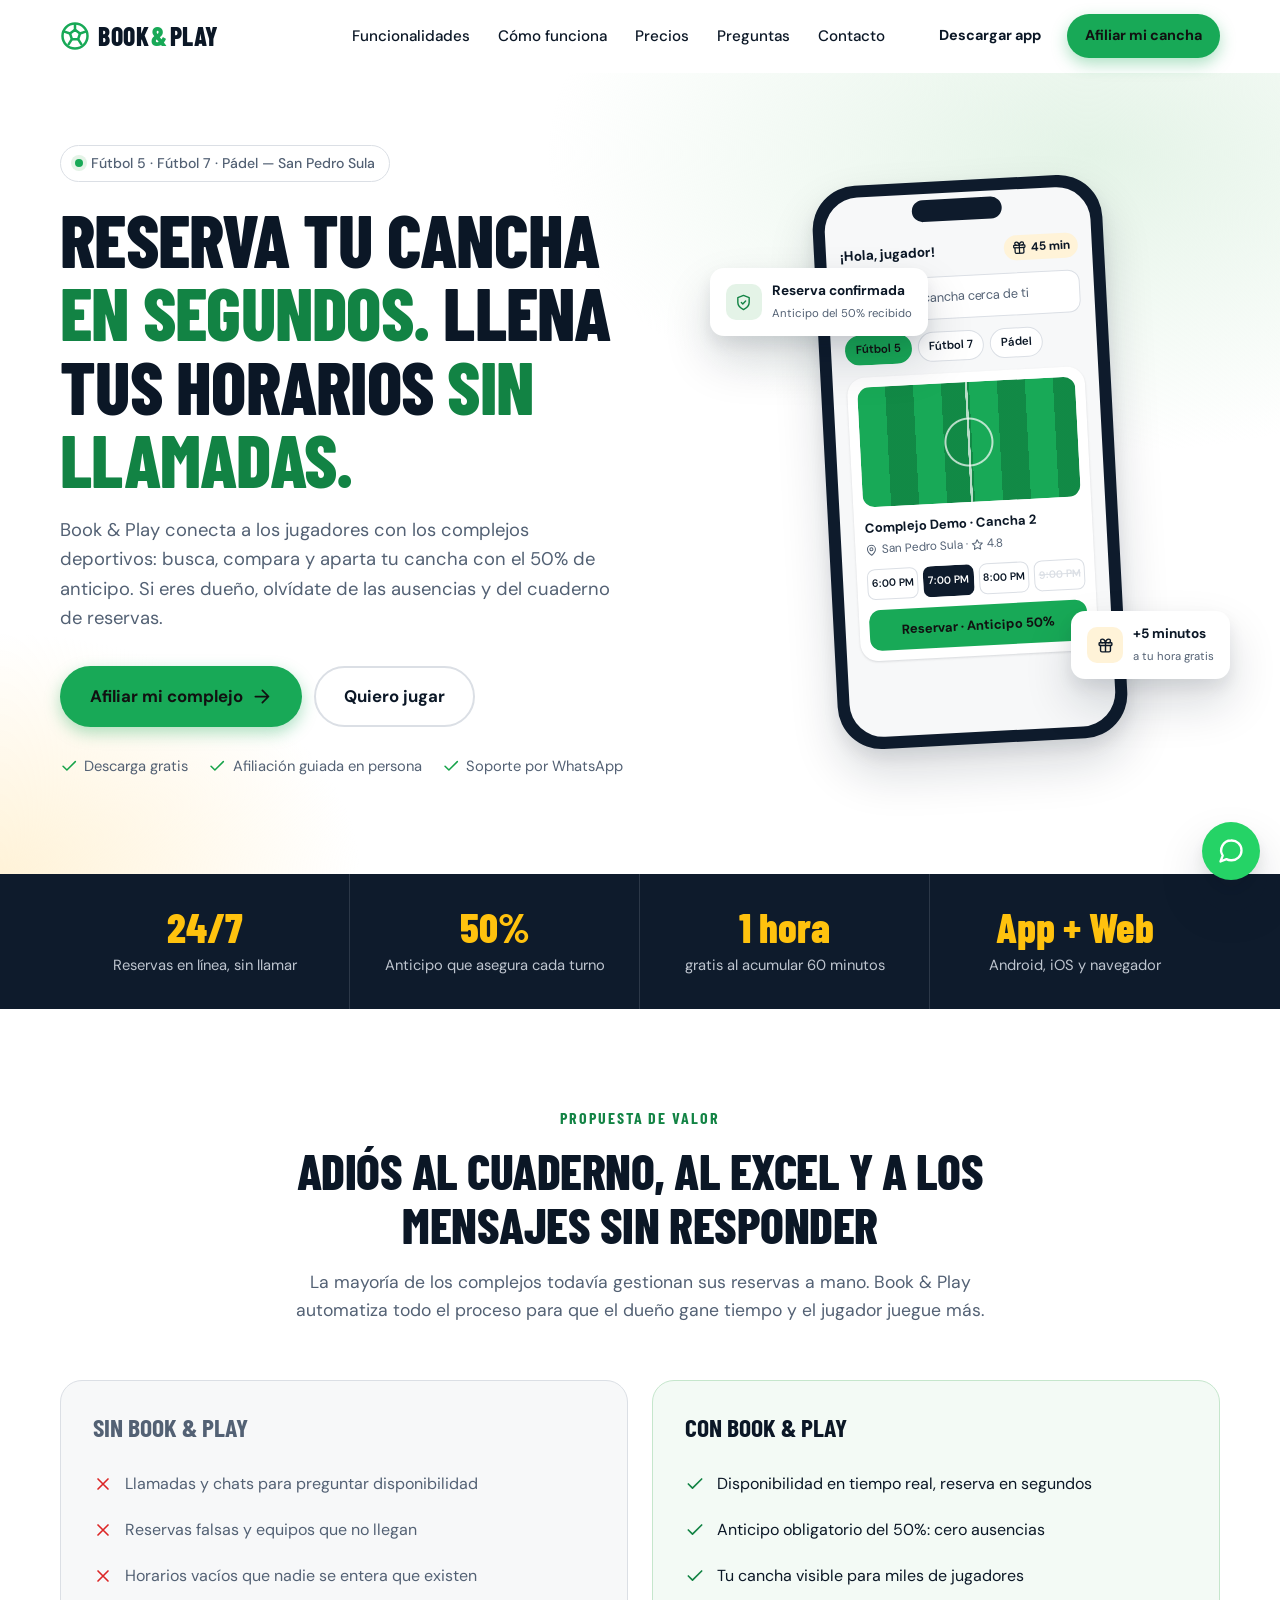
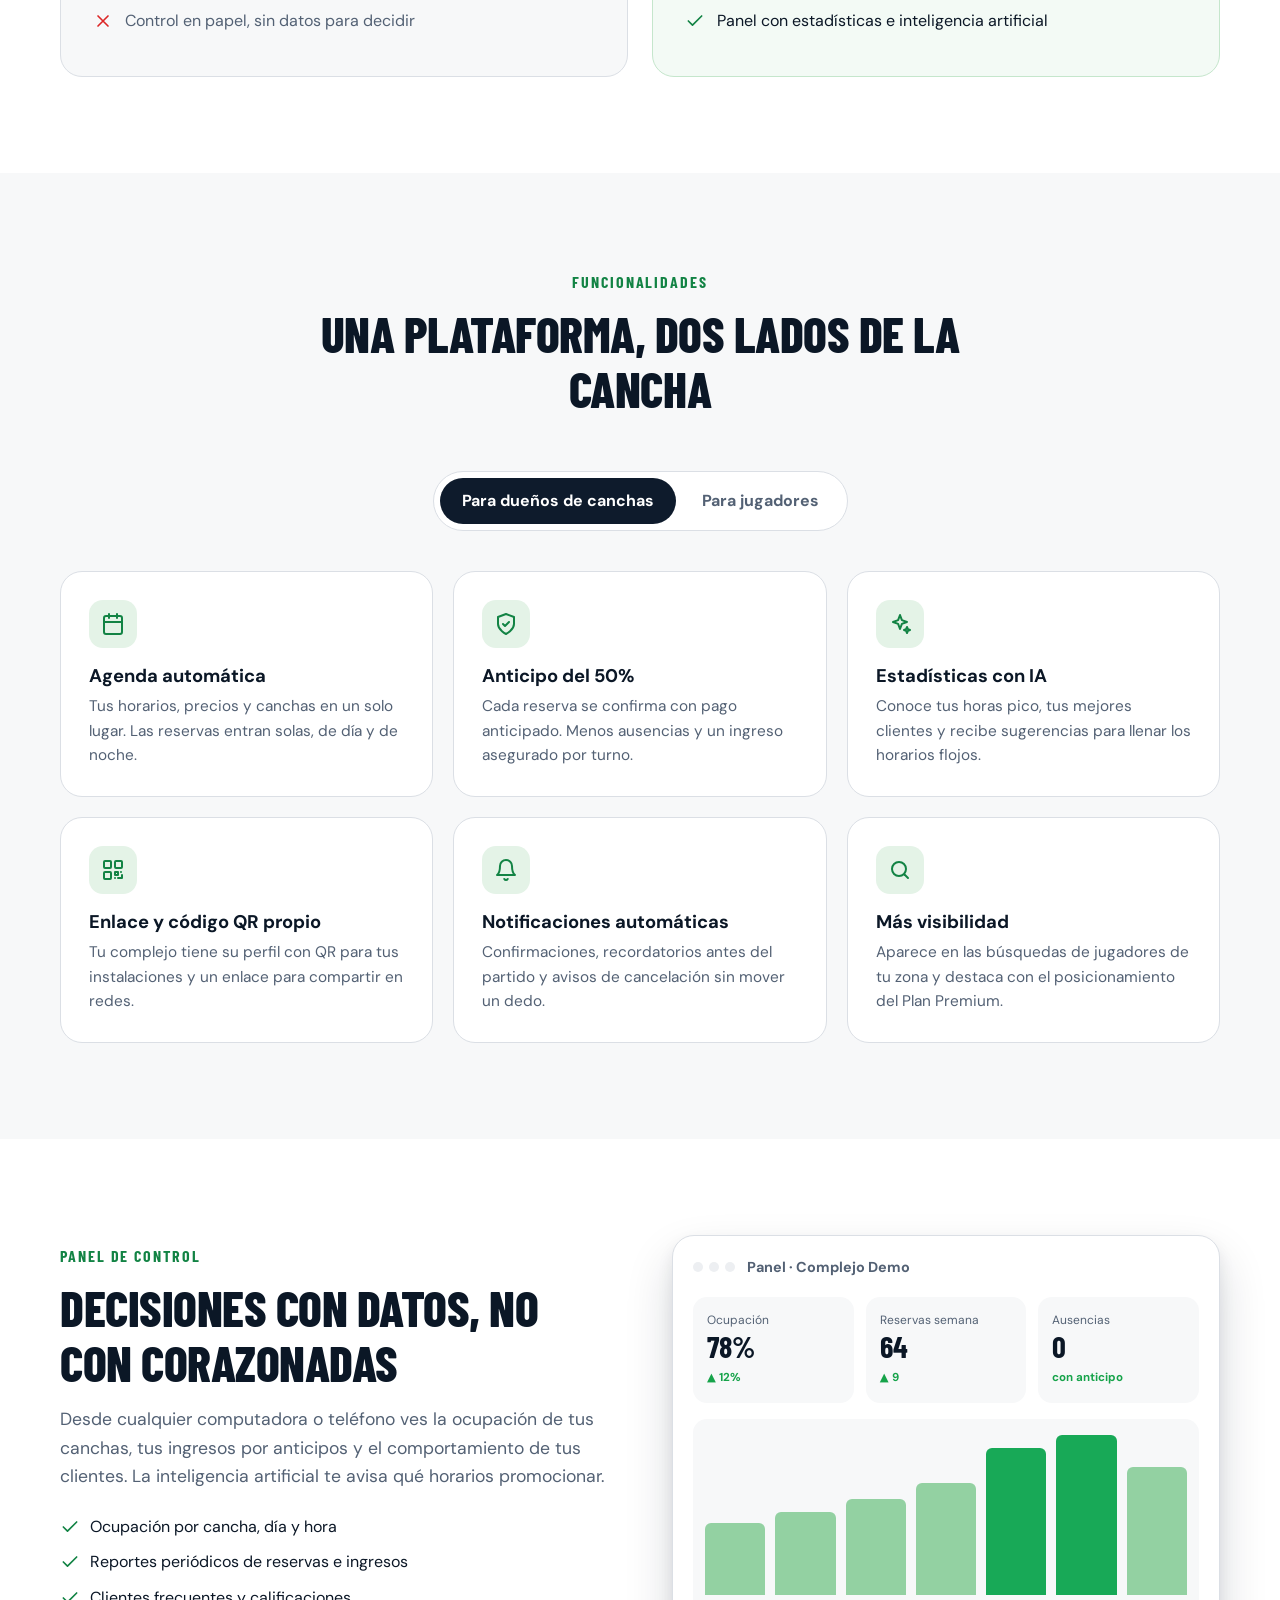
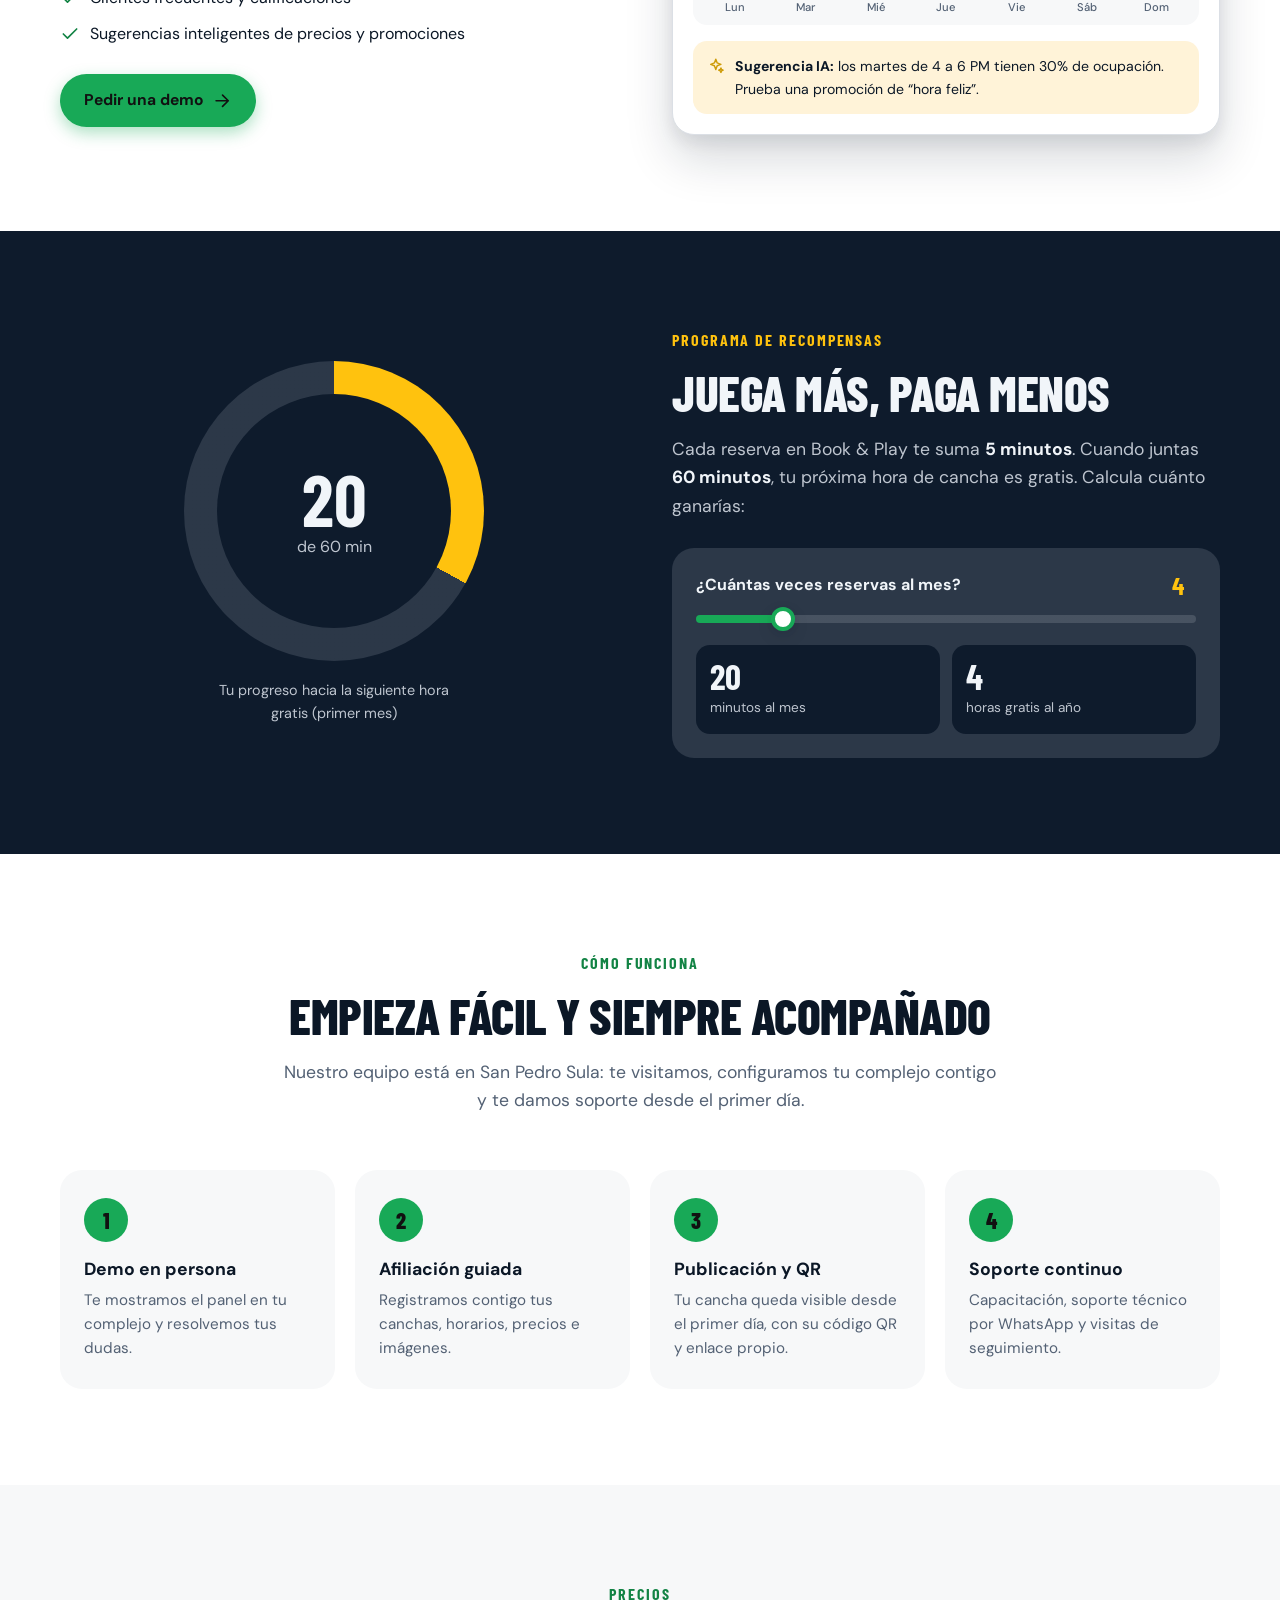
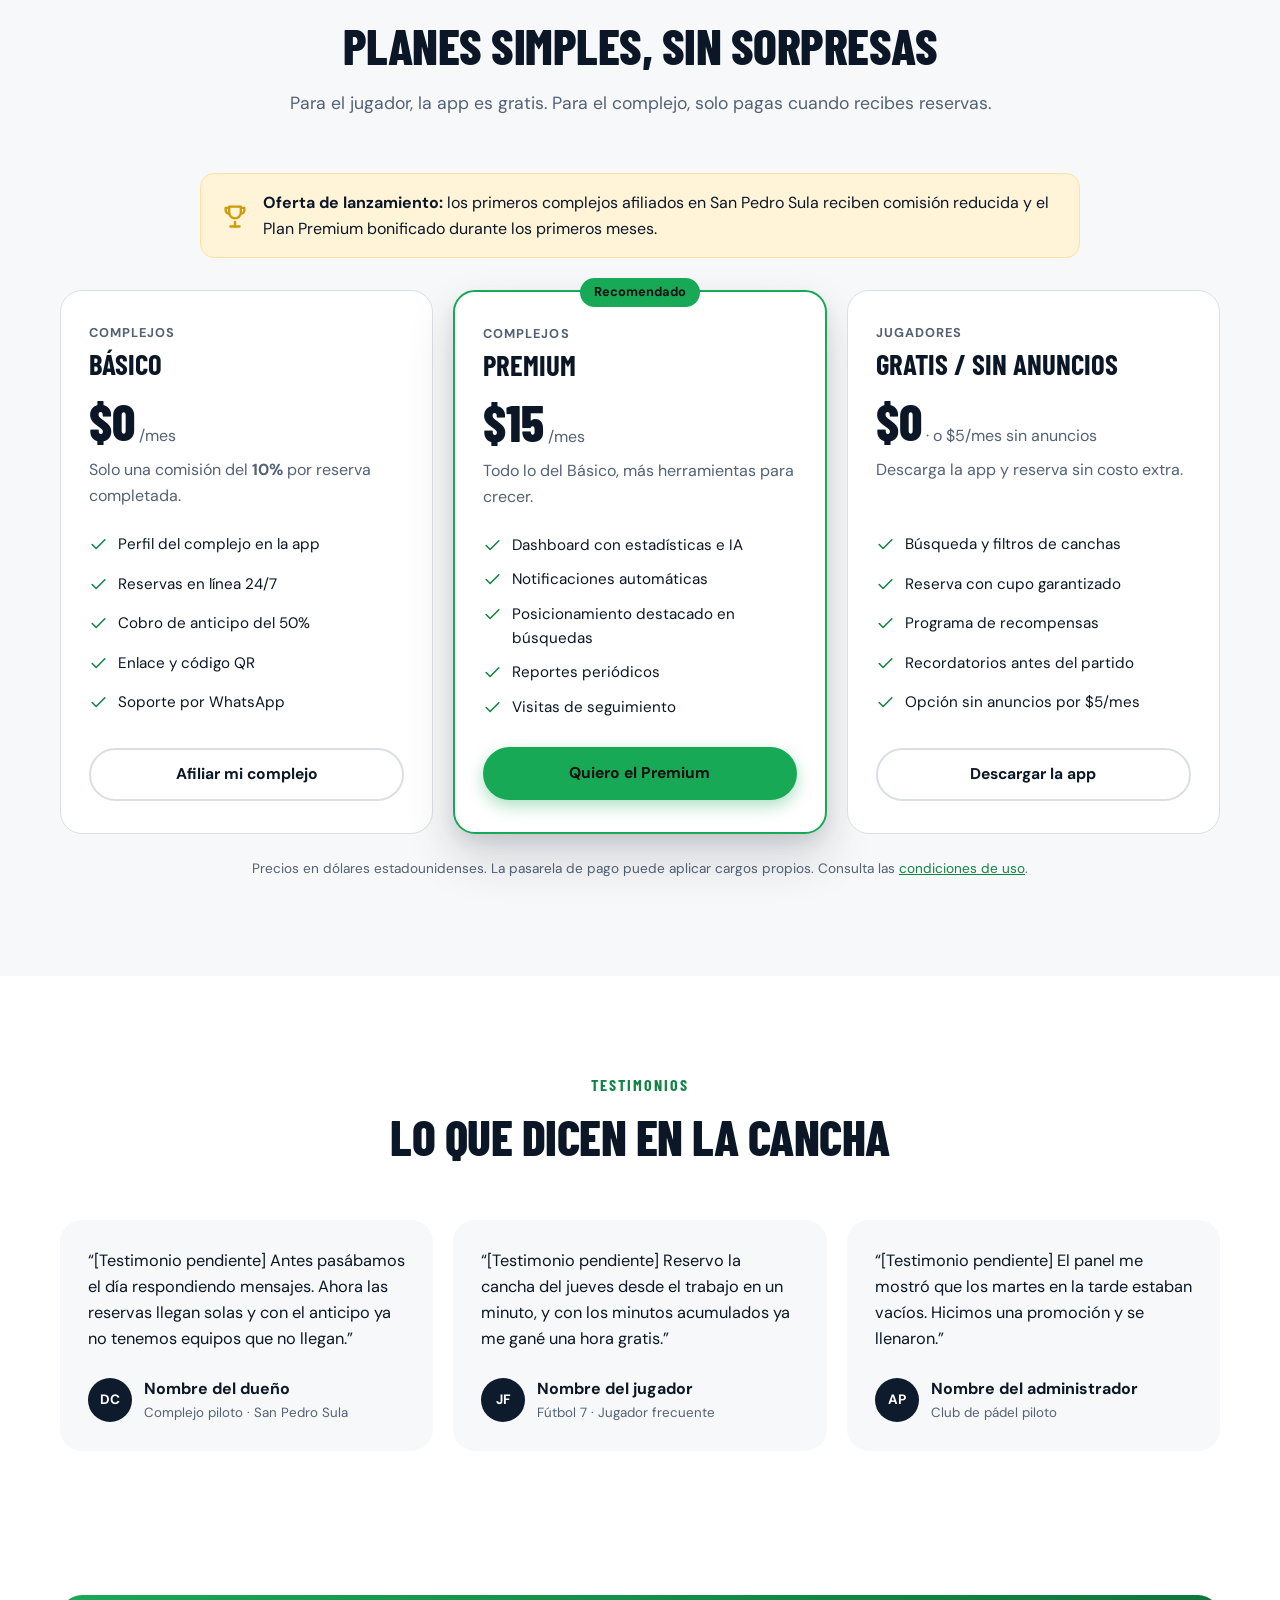
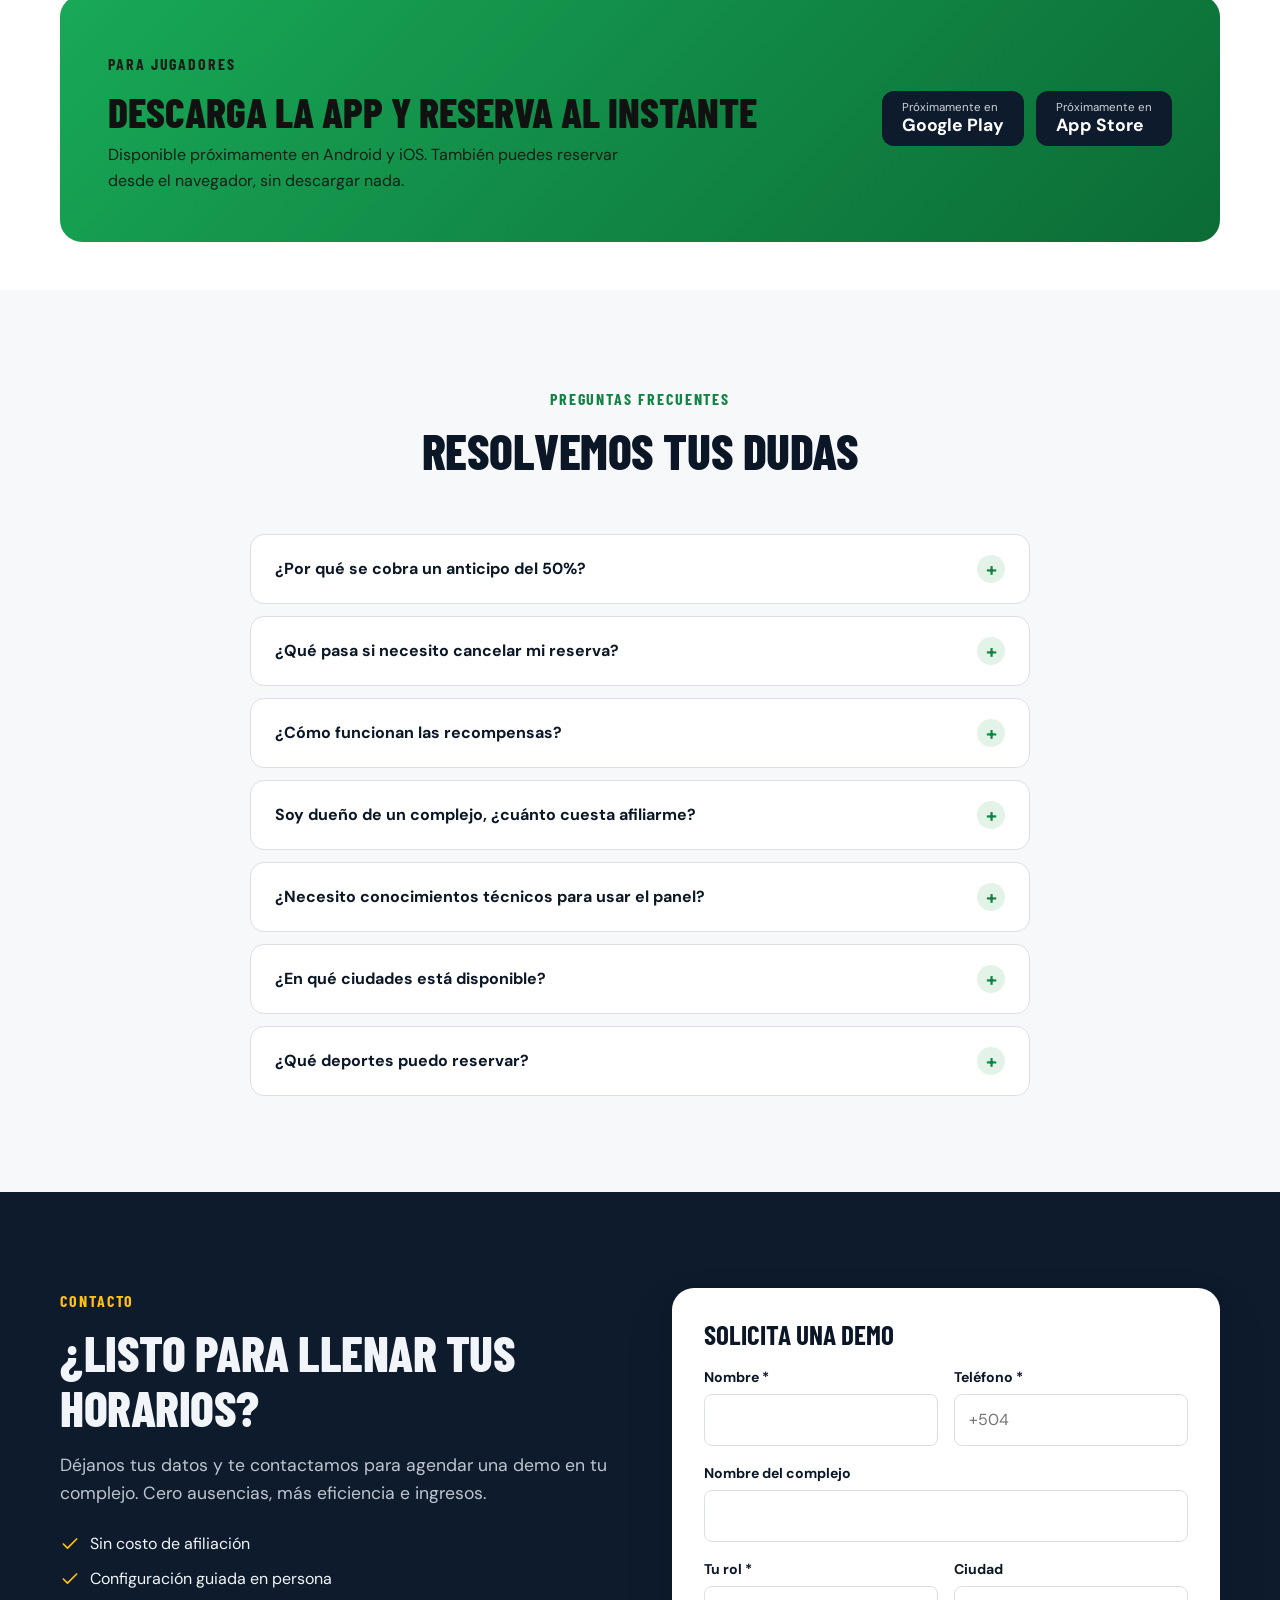
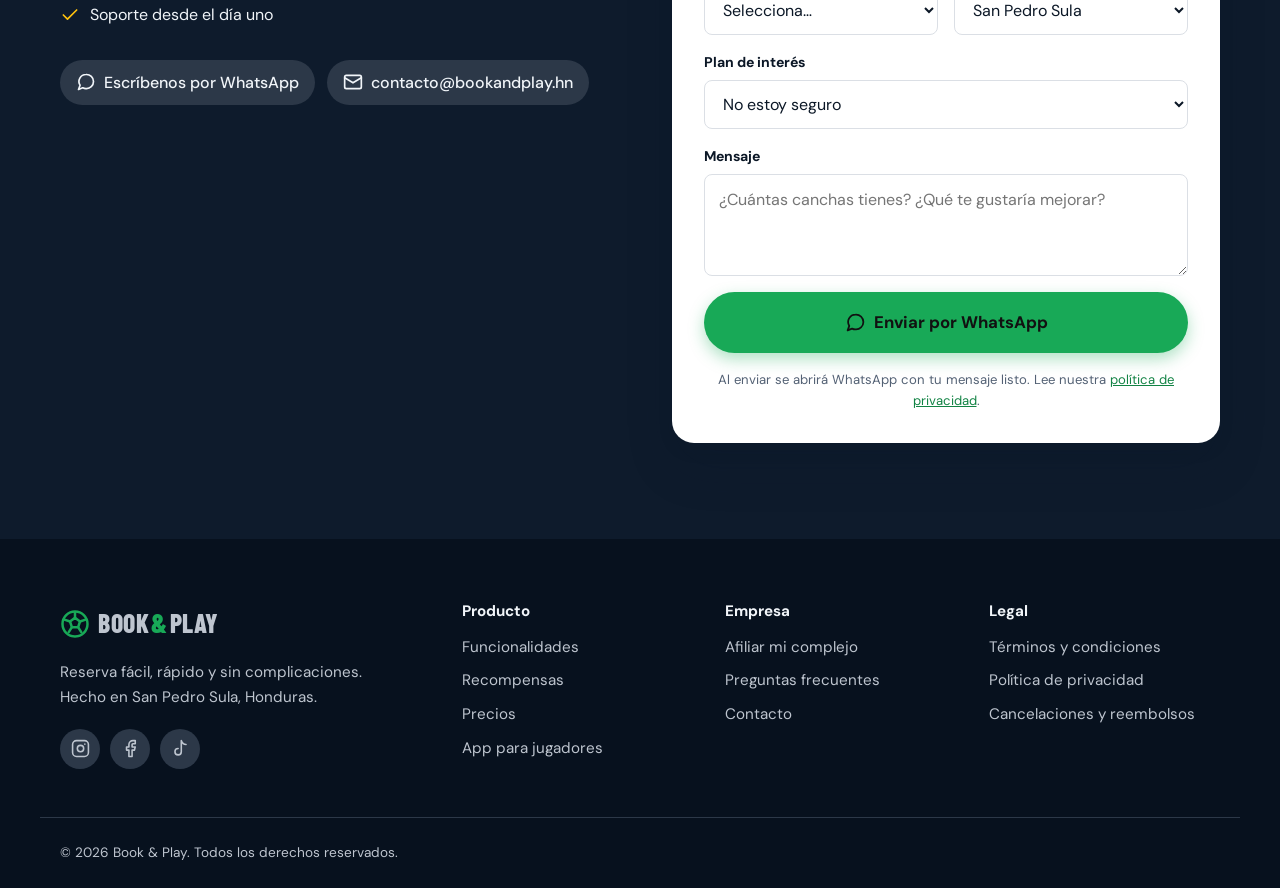
==== index.html @ fd12f17e "Sitio web inicial de Book & Play Landing de marketing en HTML, CSS y JS vanilla: hero, funcionalidad" ====
<!doctype html>
<html lang="es">
<head>
  <meta charset="utf-8">
  <meta name="viewport" content="width=device-width, initial-scale=1">
  <title>Book &amp; Play — Reserva canchas de fútbol y pádel en segundos</title>
  <meta name="description" content="Book & Play es la app y plataforma web para reservar canchas de fútbol y pádel en San Pedro Sula. Para dueños: reservas automáticas, anticipo del 50% y estadísticas con IA.">

  <!-- Open Graph (vista previa al compartir en WhatsApp / redes) -->
  <meta property="og:title" content="Book &amp; Play — Reserva fácil, rápido y sin complicaciones">
  <meta property="og:description" content="Reserva canchas de fútbol y pádel en segundos. Dueños: cero ausencias con el anticipo del 50%.">
  <meta property="og:type" content="website">
  <!-- TODO: <meta property="og:image" content="assets/img/og-cover.jpg"> -->

  <link rel="icon" href="assets/favicon.svg" type="image/svg+xml">

  <link rel="preconnect" href="https://fonts.googleapis.com">
  <link rel="preconnect" href="https://fonts.gstatic.com" crossorigin>
  <link href="https://fonts.googleapis.com/css2?family=Barlow+Condensed:wght@600;700;800&family=DM+Sans:opsz,wght@9..40,400;9..40,500;9..40,700&display=swap" rel="stylesheet">

  <!-- 1) Colores y variables  2) Estilos del sitio -->
  <link rel="stylesheet" href="css/theme.css">
  <link rel="stylesheet" href="css/styles.css">
  <script src="js/theme.js"></script>
</head>
<body>
  <!-- ===== Íconos (sprite SVG reutilizable: <svg><use href="#i-nombre"/></svg>) ===== -->
  <svg width="0" height="0" style="position:absolute" aria-hidden="true">
    <defs>
      <symbol id="i-search" viewBox="0 0 24 24"><circle cx="11" cy="11" r="7"/><path d="m20 20-3.5-3.5"/></symbol>
      <symbol id="i-calendar" viewBox="0 0 24 24"><rect x="3" y="4" width="18" height="18" rx="2"/><path d="M16 2v4M8 2v4M3 10h18"/></symbol>
      <symbol id="i-shield" viewBox="0 0 24 24"><path d="M12 22s8-4 8-10V5l-8-3-8 3v7c0 6 8 10 8 10z"/><path d="m9 12 2 2 4-4"/></symbol>
      <symbol id="i-gift" viewBox="0 0 24 24"><rect x="3" y="8" width="18" height="4" rx="1"/><path d="M12 8v13M19 12v7a2 2 0 0 1-2 2H7a2 2 0 0 1-2-2v-7"/><path d="M7.5 8a2.5 2.5 0 0 1 0-5C11 3 12 8 12 8s1-5 4.5-5a2.5 2.5 0 0 1 0 5"/></symbol>
      <symbol id="i-chart" viewBox="0 0 24 24"><path d="M3 3v18h18"/><path d="M7 16v-5M12 16V8M17 16v-8"/></symbol>
      <symbol id="i-bell" viewBox="0 0 24 24"><path d="M6 8a6 6 0 0 1 12 0c0 7 3 9 3 9H3s3-2 3-9"/><path d="M10.3 21a1.94 1.94 0 0 0 3.4 0"/></symbol>
      <symbol id="i-star" viewBox="0 0 24 24"><path d="m12 2 3.09 6.26L22 9.27l-5 4.87 1.18 6.88L12 17.77l-6.18 3.25L7 14.14 2 9.27l6.91-1.01z"/></symbol>
      <symbol id="i-share" viewBox="0 0 24 24"><circle cx="18" cy="5" r="3"/><circle cx="6" cy="12" r="3"/><circle cx="18" cy="19" r="3"/><path d="m8.6 13.5 6.8 4M15.4 6.5l-6.8 4"/></symbol>
      <symbol id="i-qr" viewBox="0 0 24 24"><rect x="3" y="3" width="7" height="7" rx="1"/><rect x="14" y="3" width="7" height="7" rx="1"/><rect x="3" y="14" width="7" height="7" rx="1"/><path d="M14 14h3v3h-3zM20 14v.01M14 20h.01M17 20h4v-3"/></symbol>
      <symbol id="i-sparkles" viewBox="0 0 24 24"><path d="M12 3l1.9 5.1L19 10l-5.1 1.9L12 17l-1.9-5.1L5 10l5.1-1.9z"/><path d="M19 15l.9 2.1L22 18l-2.1.9L19 21l-.9-2.1L16 18l2.1-.9z"/></symbol>
      <symbol id="i-clock" viewBox="0 0 24 24"><circle cx="12" cy="12" r="9"/><path d="M12 7v5l3 2"/></symbol>
      <symbol id="i-trophy" viewBox="0 0 24 24"><path d="M8 21h8M12 17v4M7 4h10v5a5 5 0 0 1-10 0z"/><path d="M17 5h3v2a3 3 0 0 1-3 3M7 5H4v2a3 3 0 0 0 3 3"/></symbol>
      <symbol id="i-check" viewBox="0 0 24 24"><path d="M20 6 9 17l-5-5"/></symbol>
      <symbol id="i-x" viewBox="0 0 24 24"><path d="M18 6 6 18M6 6l12 12"/></symbol>
      <symbol id="i-users" viewBox="0 0 24 24"><path d="M16 21v-2a4 4 0 0 0-4-4H6a4 4 0 0 0-4 4v2"/><circle cx="9" cy="7" r="4"/><path d="M22 21v-2a4 4 0 0 0-3-3.87M16 3.13a4 4 0 0 1 0 7.75"/></symbol>
      <symbol id="i-chat" viewBox="0 0 24 24"><path d="M21 11.5a8.4 8.4 0 0 1-9 8.4 8.6 8.6 0 0 1-3.9-.9L3 21l1.9-5.1A8.4 8.4 0 0 1 12 3a8.4 8.4 0 0 1 9 8.5z"/></symbol>
      <symbol id="i-card" viewBox="0 0 24 24"><rect x="2" y="5" width="20" height="14" rx="2"/><path d="M2 10h20"/></symbol>
      <symbol id="i-pin" viewBox="0 0 24 24"><path d="M20 10c0 6-8 12-8 12s-8-6-8-12a8 8 0 0 1 16 0z"/><circle cx="12" cy="10" r="3"/></symbol>
      <symbol id="i-mail" viewBox="0 0 24 24"><rect x="2" y="4" width="20" height="16" rx="2"/><path d="m22 7-10 6L2 7"/></symbol>
      <symbol id="i-arrow" viewBox="0 0 24 24"><path d="M5 12h14M13 5l7 7-7 7"/></symbol>
      <symbol id="i-menu" viewBox="0 0 24 24"><path d="M4 6h16M4 12h16M4 18h16"/></symbol>
      <symbol id="i-instagram" viewBox="0 0 24 24"><rect x="2" y="2" width="20" height="20" rx="5"/><circle cx="12" cy="12" r="4"/><path d="M17.5 6.5h.01"/></symbol>
      <symbol id="i-facebook" viewBox="0 0 24 24"><path d="M18 2h-3a5 5 0 0 0-5 5v3H7v4h3v8h4v-8h3l1-4h-4V7a1 1 0 0 1 1-1h3z"/></symbol>
      <symbol id="i-tiktok" viewBox="0 0 24 24"><path d="M9 12a4 4 0 1 0 4 4V2c1 3 3 5 6 5"/></symbol>
      <symbol id="i-ball" viewBox="0 0 24 24"><circle cx="12" cy="12" r="10"/><path d="m12 7 4 3-1.5 4.5h-5L8 10z"/><path d="M12 7V2.5M16 10l4.5-1.5M14.5 14.5l2.5 4M9.5 14.5 7 18.5M8 10 3.5 8.5"/></symbol>
    </defs>
  </svg>

  <a class="skip-link" href="#contenido">Saltar al contenido</a>

  <!-- ===================== HEADER ===================== -->
  <header class="site-header" data-header>
    <div class="container site-header__inner">
      <a class="logo" href="#inicio" aria-label="Book & Play, inicio">
        <svg class="logo__mark"><use href="#i-ball"/></svg>
        <span class="logo__text">Book<span class="logo__amp">&amp;</span>Play</span>
      </a>

      <nav class="nav" id="nav" aria-label="Principal">
        <ul class="nav__list">
          <li><a href="#funcionalidades">Funcionalidades</a></li>
          <li><a href="#como-funciona">Cómo funciona</a></li>
          <li><a href="#precios">Precios</a></li>
          <li><a href="#preguntas">Preguntas</a></li>
          <li><a href="#contacto">Contacto</a></li>
        </ul>
        <div class="nav__cta">
          <a class="btn btn--ghost btn--sm" href="#app">Descargar app</a>
          <a class="btn btn--primary btn--sm" href="#contacto">Afiliar mi cancha</a>
        </div>
      </nav>

      <button class="nav-toggle" type="button" aria-controls="nav" aria-expanded="false" aria-label="Abrir menú" data-nav-toggle>
        <svg><use href="#i-menu"/></svg>
      </button>
    </div>
  </header>

  <main id="contenido">
    <!-- ===================== HERO ===================== -->
    <section class="hero" id="inicio">
      <div class="container hero__grid">
        <div class="hero__copy">
          <p class="pill"><span class="pill__dot"></span> Fútbol 5 · Fútbol 7 · Pádel — San Pedro Sula</p>
          <h1 class="hero__title">Reserva tu cancha <span class="hl">en segundos.</span> Llena tus horarios <span class="hl">sin llamadas.</span></h1>
          <p class="hero__lead">Book &amp; Play conecta a los jugadores con los complejos deportivos: busca, compara y aparta tu cancha con el 50% de anticipo. Si eres dueño, olvídate de las ausencias y del cuaderno de reservas.</p>
          <div class="hero__ctas">
            <a class="btn btn--primary btn--lg" href="#contacto">Afiliar mi complejo <svg><use href="#i-arrow"/></svg></a>
            <a class="btn btn--outline btn--lg" href="#app">Quiero jugar</a>
          </div>
          <ul class="hero__trust">
            <li><svg><use href="#i-check"/></svg> Descarga gratis</li>
            <li><svg><use href="#i-check"/></svg> Afiliación guiada en persona</li>
            <li><svg><use href="#i-check"/></svg> Soporte por WhatsApp</li>
          </ul>
        </div>

        <!-- Mockup de la app hecho en HTML/CSS (reemplazable por captura real) -->
        <div class="hero__visual" aria-hidden="true">
          <div class="phone">
            <div class="phone__notch"></div>
            <div class="phone__screen">
              <div class="app-top">
                <span class="app-top__hello">¡Hola, jugador!</span>
                <span class="app-top__mins"><svg><use href="#i-gift"/></svg> 45 min</span>
              </div>
              <div class="app-search"><svg><use href="#i-search"/></svg> Buscar cancha cerca de ti</div>
              <div class="app-chips">
                <span class="is-active">Fútbol 5</span><span>Fútbol 7</span><span>Pádel</span>
              </div>
              <div class="app-court">
                <div class="app-court__img"></div>
                <div class="app-court__info">
                  <strong>Complejo Demo · Cancha 2</strong>
                  <span><svg><use href="#i-pin"/></svg> San Pedro Sula · <svg><use href="#i-star"/></svg> 4.8</span>
                </div>
                <div class="app-slots">
                  <span>6:00 PM</span><span class="is-selected">7:00 PM</span><span>8:00 PM</span><span class="is-taken">9:00 PM</span>
                </div>
                <div class="app-pay">Reservar · Anticipo 50%</div>
              </div>
            </div>
          </div>
          <div class="float-card float-card--a">
            <span class="float-card__icon"><svg><use href="#i-shield"/></svg></span>
            <div><strong>Reserva confirmada</strong><small>Anticipo del 50% recibido</small></div>
          </div>
          <div class="float-card float-card--b">
            <span class="float-card__icon float-card__icon--accent"><svg><use href="#i-gift"/></svg></span>
            <div><strong>+5 minutos</strong><small>a tu hora gratis</small></div>
          </div>
        </div>
      </div>
    </section>

    <!-- ===================== DATOS CLAVE ===================== -->
    <section class="facts" aria-label="Datos clave">
      <div class="container facts__grid">
        <div class="fact"><strong>24/7</strong><span>Reservas en línea, sin llamar</span></div>
        <div class="fact"><strong>50%</strong><span>Anticipo que asegura cada turno</span></div>
        <div class="fact"><strong>1 hora</strong><span>gratis al acumular 60 minutos</span></div>
        <div class="fact"><strong>App + Web</strong><span>Android, iOS y navegador</span></div>
      </div>
    </section>

    <!-- ===================== PROBLEMA → SOLUCIÓN ===================== -->
    <section class="section" id="propuesta">
      <div class="container">
        <header class="section__head">
          <p class="eyebrow">Propuesta de valor</p>
          <h2 class="section__title">Adiós al cuaderno, al Excel y a los mensajes sin responder</h2>
          <p class="section__lead">La mayoría de los complejos todavía gestionan sus reservas a mano. Book &amp; Play automatiza todo el proceso para que el dueño gane tiempo y el jugador juegue más.</p>
        </header>

        <div class="compare">
          <div class="compare__col compare__col--before reveal">
            <h3>Sin Book &amp; Play</h3>
            <ul>
              <li><svg><use href="#i-x"/></svg> Llamadas y chats para preguntar disponibilidad</li>
              <li><svg><use href="#i-x"/></svg> Reservas falsas y equipos que no llegan</li>
              <li><svg><use href="#i-x"/></svg> Horarios vacíos que nadie se entera que existen</li>
              <li><svg><use href="#i-x"/></svg> Control en papel, sin datos para decidir</li>
            </ul>
          </div>
          <div class="compare__col compare__col--after reveal">
            <h3>Con Book &amp; Play</h3>
            <ul>
              <li><svg><use href="#i-check"/></svg> Disponibilidad en tiempo real, reserva en segundos</li>
              <li><svg><use href="#i-check"/></svg> Anticipo obligatorio del 50%: cero ausencias</li>
              <li><svg><use href="#i-check"/></svg> Tu cancha visible para miles de jugadores</li>
              <li><svg><use href="#i-check"/></svg> Panel con estadísticas e inteligencia artificial</li>
            </ul>
          </div>
        </div>
      </div>
    </section>

    <!-- ===================== FUNCIONALIDADES (tabs) ===================== -->
    <section class="section section--alt" id="funcionalidades">
      <div class="container">
        <header class="section__head">
          <p class="eyebrow">Funcionalidades</p>
          <h2 class="section__title">Una plataforma, dos lados de la cancha</h2>
        </header>

        <div class="tabs" data-tabs>
          <div class="tabs__list" role="tablist" aria-label="Tipo de usuario">
            <button class="tabs__tab" role="tab" id="tab-duenos" aria-controls="panel-duenos" aria-selected="true">Para dueños de canchas</button>
            <button class="tabs__tab" role="tab" id="tab-jugadores" aria-controls="panel-jugadores" aria-selected="false" tabindex="-1">Para jugadores</button>
          </div>

          <div class="tabs__panel" role="tabpanel" id="panel-duenos" aria-labelledby="tab-duenos">
            <div class="cards">
              <article class="card reveal">
                <span class="card__icon"><svg><use href="#i-calendar"/></svg></span>
                <h3>Agenda automática</h3>
                <p>Tus horarios, precios y canchas en un solo lugar. Las reservas entran solas, de día y de noche.</p>
              </article>
              <article class="card reveal">
                <span class="card__icon"><svg><use href="#i-shield"/></svg></span>
                <h3>Anticipo del 50%</h3>
                <p>Cada reserva se confirma con pago anticipado. Menos ausencias y un ingreso asegurado por turno.</p>
              </article>
              <article class="card reveal">
                <span class="card__icon"><svg><use href="#i-sparkles"/></svg></span>
                <h3>Estadísticas con IA</h3>
                <p>Conoce tus horas pico, tus mejores clientes y recibe sugerencias para llenar los horarios flojos.</p>
              </article>
              <article class="card reveal">
                <span class="card__icon"><svg><use href="#i-qr"/></svg></span>
                <h3>Enlace y código QR propio</h3>
                <p>Tu complejo tiene su perfil con QR para tus instalaciones y un enlace para compartir en redes.</p>
              </article>
              <article class="card reveal">
                <span class="card__icon"><svg><use href="#i-bell"/></svg></span>
                <h3>Notificaciones automáticas</h3>
                <p>Confirmaciones, recordatorios antes del partido y avisos de cancelación sin mover un dedo.</p>
              </article>
              <article class="card reveal">
                <span class="card__icon"><svg><use href="#i-search"/></svg></span>
                <h3>Más visibilidad</h3>
                <p>Aparece en las búsquedas de jugadores de tu zona y destaca con el posicionamiento del Plan Premium.</p>
              </article>
            </div>
          </div>

          <div class="tabs__panel" role="tabpanel" id="panel-jugadores" aria-labelledby="tab-jugadores" hidden>
            <div class="cards">
              <article class="card">
                <span class="card__icon"><svg><use href="#i-search"/></svg></span>
                <h3>Busca y filtra</h3>
                <p>Encuentra canchas de fútbol o pádel por zona, horario y precio. Compara en segundos.</p>
              </article>
              <article class="card">
                <span class="card__icon"><svg><use href="#i-clock"/></svg></span>
                <h3>Reserva 24/7</h3>
                <p>Aparta tu turno a cualquier hora sin llamar ni esperar respuesta por chat.</p>
              </article>
              <article class="card">
                <span class="card__icon"><svg><use href="#i-card"/></svg></span>
                <h3>Pago seguro</h3>
                <p>Paga el 50% de anticipo desde la app y llega a jugar con tu cupo garantizado.</p>
              </article>
              <article class="card">
                <span class="card__icon"><svg><use href="#i-gift"/></svg></span>
                <h3>Recompensas</h3>
                <p>Cada reserva suma 5 minutos. Al llegar a 60 minutos, tu siguiente hora es gratis.</p>
              </article>
              <article class="card">
                <span class="card__icon"><svg><use href="#i-star"/></svg></span>
                <h3>Calificaciones</h3>
                <p>Lee opiniones de otros jugadores y califica las canchas después de cada partido.</p>
              </article>
              <article class="card">
                <span class="card__icon"><svg><use href="#i-share"/></svg></span>
                <h3>Comparte con tu equipo</h3>
                <p>Envía la reserva a tu grupo por WhatsApp o redes para que nadie se pierda el partido.</p>
              </article>
            </div>
          </div>
        </div>
      </div>
    </section>

    <!-- ===================== PANEL PARA DUEÑOS ===================== -->
    <section class="section" id="panel">
      <div class="container split">
        <div class="split__copy">
          <p class="eyebrow">Panel de control</p>
          <h2 class="section__title">Decisiones con datos, no con corazonadas</h2>
          <p class="section__lead">Desde cualquier computadora o teléfono ves la ocupación de tus canchas, tus ingresos por anticipos y el comportamiento de tus clientes. La inteligencia artificial te avisa qué horarios promocionar.</p>
          <ul class="checklist">
            <li><svg><use href="#i-check"/></svg> Ocupación por cancha, día y hora</li>
            <li><svg><use href="#i-check"/></svg> Reportes periódicos de reservas e ingresos</li>
            <li><svg><use href="#i-check"/></svg> Clientes frecuentes y calificaciones</li>
            <li><svg><use href="#i-check"/></svg> Sugerencias inteligentes de precios y promociones</li>
          </ul>
          <a class="btn btn--primary" href="#contacto">Pedir una demo <svg><use href="#i-arrow"/></svg></a>
        </div>

        <!-- Mockup del dashboard (datos ilustrativos) -->
        <div class="dash reveal" aria-hidden="true">
          <div class="dash__top">
            <span class="dash__dots"><i></i><i></i><i></i></span>
            <span class="dash__title">Panel · Complejo Demo</span>
          </div>
          <div class="dash__kpis">
            <div><small>Ocupación</small><strong>78%</strong><em class="up">▲ 12%</em></div>
            <div><small>Reservas semana</small><strong>64</strong><em class="up">▲ 9</em></div>
            <div><small>Ausencias</small><strong>0</strong><em class="up">con anticipo</em></div>
          </div>
          <div class="dash__chart">
            <div class="dash__bars">
              <span style="--h:45%"><b>Lun</b></span>
              <span style="--h:52%"><b>Mar</b></span>
              <span style="--h:60%"><b>Mié</b></span>
              <span style="--h:70%"><b>Jue</b></span>
              <span style="--h:92%" class="is-peak"><b>Vie</b></span>
              <span style="--h:100%" class="is-peak"><b>Sáb</b></span>
              <span style="--h:80%"><b>Dom</b></span>
            </div>
          </div>
          <div class="dash__ai">
            <svg><use href="#i-sparkles"/></svg>
            <p><strong>Sugerencia IA:</strong> los martes de 4 a 6 PM tienen 30% de ocupación. Prueba una promoción de “hora feliz”.</p>
          </div>
        </div>
      </div>
    </section>

    <!-- ===================== RECOMPENSAS (interactivo) ===================== -->
    <section class="section section--dark" id="recompensas">
      <div class="container split split--reverse">
        <div class="split__copy">
          <p class="eyebrow eyebrow--on-dark">Programa de recompensas</p>
          <h2 class="section__title">Juega más, paga menos</h2>
          <p class="section__lead">Cada reserva en Book &amp; Play te suma <strong>5 minutos</strong>. Cuando juntas <strong>60 minutos</strong>, tu próxima hora de cancha es gratis. Calcula cuánto ganarías:</p>

          <div class="calc" data-rewards>
            <label class="calc__label" for="reservas-mes">¿Cuántas veces reservas al mes? <output id="reservas-out" data-out="reservas">4</output></label>
            <input class="calc__range" type="range" id="reservas-mes" min="1" max="20" value="4" data-input="reservas">
            <div class="calc__results">
              <div><strong data-out="minutos">20</strong><span>minutos al mes</span></div>
              <div><strong data-out="horas">4</strong><span>horas gratis al año</span></div>
            </div>
          </div>
        </div>

        <div class="rewards-visual" aria-hidden="true">
          <div class="ring" data-ring style="--p:33">
            <div class="ring__inner">
              <strong data-out="ring-min">20</strong>
              <span>de 60 min</span>
            </div>
          </div>
          <p class="rewards-visual__caption">Tu progreso hacia la siguiente hora gratis (primer mes)</p>
        </div>
      </div>
    </section>

    <!-- ===================== CÓMO FUNCIONA ===================== -->
    <section class="section" id="como-funciona">
      <div class="container">
        <header class="section__head">
          <p class="eyebrow">Cómo funciona</p>
          <h2 class="section__title">Empieza fácil y siempre acompañado</h2>
          <p class="section__lead">Nuestro equipo está en San Pedro Sula: te visitamos, configuramos tu complejo contigo y te damos soporte desde el primer día.</p>
        </header>

        <ol class="steps">
          <li class="step reveal">
            <span class="step__num">1</span>
            <h3>Demo en persona</h3>
            <p>Te mostramos el panel en tu complejo y resolvemos tus dudas.</p>
          </li>
          <li class="step reveal">
            <span class="step__num">2</span>
            <h3>Afiliación guiada</h3>
            <p>Registramos contigo tus canchas, horarios, precios e imágenes.</p>
          </li>
          <li class="step reveal">
            <span class="step__num">3</span>
            <h3>Publicación y QR</h3>
            <p>Tu cancha queda visible desde el primer día, con su código QR y enlace propio.</p>
          </li>
          <li class="step reveal">
            <span class="step__num">4</span>
            <h3>Soporte continuo</h3>
            <p>Capacitación, soporte técnico por WhatsApp y visitas de seguimiento.</p>
          </li>
        </ol>
      </div>
    </section>

    <!-- ===================== PRECIOS ===================== -->
    <section class="section section--alt" id="precios">
      <div class="container">
        <header class="section__head">
          <p class="eyebrow">Precios</p>
          <h2 class="section__title">Planes simples, sin sorpresas</h2>
          <p class="section__lead">Para el jugador, la app es gratis. Para el complejo, solo pagas cuando recibes reservas.</p>
        </header>

        <!-- TODO equipo: confirmar comisión final y oferta de lanzamiento (el plan de negocios sugiere bajar a 6–8% al inicio) -->
        <div class="promo-banner reveal">
          <svg><use href="#i-trophy"/></svg>
          <p><strong>Oferta de lanzamiento:</strong> los primeros complejos afiliados en San Pedro Sula reciben comisión reducida y el Plan Premium bonificado durante los primeros meses.</p>
        </div>

        <div class="pricing">
          <article class="plan reveal">
            <p class="plan__tag">Complejos</p>
            <h3 class="plan__name">Básico</h3>
            <p class="plan__price"><span class="plan__amount">$0</span><span class="plan__period">/mes</span></p>
            <p class="plan__desc">Solo una comisión del <strong>10%</strong> por reserva completada.</p>
            <ul class="plan__list">
              <li><svg><use href="#i-check"/></svg> Perfil del complejo en la app</li>
              <li><svg><use href="#i-check"/></svg> Reservas en línea 24/7</li>
              <li><svg><use href="#i-check"/></svg> Cobro de anticipo del 50%</li>
              <li><svg><use href="#i-check"/></svg> Enlace y código QR</li>
              <li><svg><use href="#i-check"/></svg> Soporte por WhatsApp</li>
            </ul>
            <a class="btn btn--outline btn--block" href="#contacto" data-plan="Básico">Afiliar mi complejo</a>
          </article>

          <article class="plan plan--featured reveal">
            <p class="plan__badge">Recomendado</p>
            <p class="plan__tag">Complejos</p>
            <h3 class="plan__name">Premium</h3>
            <p class="plan__price"><span class="plan__amount">$15</span><span class="plan__period">/mes</span></p>
            <p class="plan__desc">Todo lo del Básico, más herramientas para crecer.</p>
            <ul class="plan__list">
              <li><svg><use href="#i-check"/></svg> Dashboard con estadísticas e IA</li>
              <li><svg><use href="#i-check"/></svg> Notificaciones automáticas</li>
              <li><svg><use href="#i-check"/></svg> Posicionamiento destacado en búsquedas</li>
              <li><svg><use href="#i-check"/></svg> Reportes periódicos</li>
              <li><svg><use href="#i-check"/></svg> Visitas de seguimiento</li>
            </ul>
            <a class="btn btn--primary btn--block" href="#contacto" data-plan="Premium">Quiero el Premium</a>
          </article>

          <article class="plan reveal">
            <p class="plan__tag">Jugadores</p>
            <h3 class="plan__name">Gratis / Sin anuncios</h3>
            <p class="plan__price"><span class="plan__amount">$0</span><span class="plan__period">· o $5/mes sin anuncios</span></p>
            <p class="plan__desc">Descarga la app y reserva sin costo extra.</p>
            <ul class="plan__list">
              <li><svg><use href="#i-check"/></svg> Búsqueda y filtros de canchas</li>
              <li><svg><use href="#i-check"/></svg> Reserva con cupo garantizado</li>
              <li><svg><use href="#i-check"/></svg> Programa de recompensas</li>
              <li><svg><use href="#i-check"/></svg> Recordatorios antes del partido</li>
              <li><svg><use href="#i-check"/></svg> Opción sin anuncios por $5/mes</li>
            </ul>
            <a class="btn btn--outline btn--block" href="#app">Descargar la app</a>
          </article>
        </div>
        <p class="fine-print">Precios en dólares estadounidenses. La pasarela de pago puede aplicar cargos propios. Consulta las <a href="legal.html#terminos">condiciones de uso</a>.</p>
      </div>
    </section>

    <!-- ===================== TESTIMONIOS ===================== -->
    <!-- IMPORTANTE: estos testimonios son PLANTILLAS. Reemplazarlos por testimonios reales
         (con permiso) de los complejos y jugadores del piloto antes de publicar. -->
    <section class="section" id="testimonios">
      <div class="container">
        <header class="section__head">
          <p class="eyebrow">Testimonios</p>
          <h2 class="section__title">Lo que dicen en la cancha</h2>
        </header>
        <div class="quotes">
          <figure class="quote reveal">
            <blockquote>“[Testimonio pendiente] Antes pasábamos el día respondiendo mensajes. Ahora las reservas llegan solas y con el anticipo ya no tenemos equipos que no llegan.”</blockquote>
            <figcaption><span class="avatar">DC</span><span><strong>Nombre del dueño</strong><small>Complejo piloto · San Pedro Sula</small></span></figcaption>
          </figure>
          <figure class="quote reveal">
            <blockquote>“[Testimonio pendiente] Reservo la cancha del jueves desde el trabajo en un minuto, y con los minutos acumulados ya me gané una hora gratis.”</blockquote>
            <figcaption><span class="avatar">JF</span><span><strong>Nombre del jugador</strong><small>Fútbol 7 · Jugador frecuente</small></span></figcaption>
          </figure>
          <figure class="quote reveal">
            <blockquote>“[Testimonio pendiente] El panel me mostró que los martes en la tarde estaban vacíos. Hicimos una promoción y se llenaron.”</blockquote>
            <figcaption><span class="avatar">AP</span><span><strong>Nombre del administrador</strong><small>Club de pádel piloto</small></span></figcaption>
          </figure>
        </div>
      </div>
    </section>

    <!-- ===================== APP ===================== -->
    <section class="section section--tight" id="app">
      <div class="container">
        <div class="app-banner reveal">
          <div>
            <p class="eyebrow eyebrow--on-primary">Para jugadores</p>
            <h2>Descarga la app y reserva al instante</h2>
            <p>Disponible próximamente en Android y iOS. También puedes reservar desde el navegador, sin descargar nada.</p>
          </div>
          <div class="store-badges">
            <!-- TODO: reemplazar href por los enlaces reales de las tiendas -->
            <a class="store-badge" href="#" aria-disabled="true"><small>Próximamente en</small><strong>Google Play</strong></a>
            <a class="store-badge" href="#" aria-disabled="true"><small>Próximamente en</small><strong>App Store</strong></a>
          </div>
        </div>
      </div>
    </section>

    <!-- ===================== FAQ ===================== -->
    <section class="section section--alt" id="preguntas">
      <div class="container container--narrow">
        <header class="section__head">
          <p class="eyebrow">Preguntas frecuentes</p>
          <h2 class="section__title">Resolvemos tus dudas</h2>
        </header>
        <div class="faq">
          <details class="faq__item">
            <summary>¿Por qué se cobra un anticipo del 50%?</summary>
            <p>El anticipo confirma que la reserva es real. Al jugador le garantiza su cupo y al dueño le asegura el ingreso del turno, eliminando las reservas falsas y las ausencias.</p>
          </details>
          <details class="faq__item">
            <summary>¿Qué pasa si necesito cancelar mi reserva?</summary>
            <p>Puedes cancelar desde la app. El reembolso del anticipo depende de la anticipación con la que canceles, según nuestra <a href="legal.html#cancelacion">política de cancelación</a>.</p>
          </details>
          <details class="faq__item">
            <summary>¿Cómo funcionan las recompensas?</summary>
            <p>Cada reserva completada te suma 5 minutos. Cuando acumulas 60 minutos, puedes canjearlos por una hora gratis en los complejos participantes.</p>
          </details>
          <details class="faq__item">
            <summary>Soy dueño de un complejo, ¿cuánto cuesta afiliarme?</summary>
            <p>La afiliación no tiene costo inicial. En el Plan Básico solo pagas una comisión por cada reserva completada; el Plan Premium cuesta $15 al mes e incluye el dashboard con estadísticas e IA.</p>
          </details>
          <details class="faq__item">
            <summary>¿Necesito conocimientos técnicos para usar el panel?</summary>
            <p>No. Nuestro equipo te acompaña en la configuración y te capacita. El panel funciona desde cualquier computadora o teléfono.</p>
          </details>
          <details class="faq__item">
            <summary>¿En qué ciudades está disponible?</summary>
            <p>Arrancamos en San Pedro Sula y su zona metropolitana (Choloma, Villanueva, La Lima y El Progreso). Luego llegaremos a Tegucigalpa y otras ciudades del país.</p>
          </details>
          <details class="faq__item">
            <summary>¿Qué deportes puedo reservar?</summary>
            <p>Por ahora fútbol (5 y 7) y pádel. Estamos evaluando sumar más deportes.</p>
          </details>
        </div>
      </div>
    </section>

    <!-- ===================== CONTACTO / CTA FINAL ===================== -->
    <section class="section section--dark" id="contacto">
      <div class="container split split--top">
        <div class="split__copy">
          <p class="eyebrow eyebrow--on-dark">Contacto</p>
          <h2 class="section__title">¿Listo para llenar tus horarios?</h2>
          <p class="section__lead">Déjanos tus datos y te contactamos para agendar una demo en tu complejo. Cero ausencias, más eficiencia e ingresos.</p>
          <ul class="checklist checklist--on-dark">
            <li><svg><use href="#i-check"/></svg> Sin costo de afiliación</li>
            <li><svg><use href="#i-check"/></svg> Configuración guiada en persona</li>
            <li><svg><use href="#i-check"/></svg> Soporte desde el día uno</li>
          </ul>
          <div class="contact-direct">
            <a class="contact-direct__item" href="#" data-wa-link><svg><use href="#i-chat"/></svg> Escríbenos por WhatsApp</a>
            <a class="contact-direct__item" href="#" data-email-link><svg><use href="#i-mail"/></svg> <span data-email-text>correo</span></a>
          </div>
        </div>

        <form class="form" data-contact-form novalidate>
          <h3 class="form__title">Solicita una demo</h3>
          <div class="form__row">
            <label class="field">
              <span>Nombre *</span>
              <input type="text" name="nombre" autocomplete="name" required>
            </label>
            <label class="field">
              <span>Teléfono *</span>
              <input type="tel" name="telefono" autocomplete="tel" inputmode="tel" placeholder="+504" required>
            </label>
          </div>
          <label class="field">
            <span>Nombre del complejo</span>
            <input type="text" name="complejo" autocomplete="organization">
          </label>
          <div class="form__row">
            <label class="field">
              <span>Tu rol *</span>
              <select name="rol" required>
                <option value="">Selecciona…</option>
                <option>Dueño</option>
                <option>Administrador</option>
                <option>Jugador</option>
                <option>Otro</option>
              </select>
            </label>
            <label class="field">
              <span>Ciudad</span>
              <select name="ciudad">
                <option>San Pedro Sula</option>
                <option>Choloma</option>
                <option>Villanueva</option>
                <option>La Lima</option>
                <option>El Progreso</option>
                <option>Tegucigalpa</option>
                <option>Otra</option>
              </select>
            </label>
          </div>
          <label class="field">
            <span>Plan de interés</span>
            <select name="plan">
              <option>No estoy seguro</option>
              <option>Básico</option>
              <option>Premium</option>
            </select>
          </label>
          <label class="field">
            <span>Mensaje</span>
            <textarea name="mensaje" rows="3" placeholder="¿Cuántas canchas tienes? ¿Qué te gustaría mejorar?"></textarea>
          </label>
          <p class="form__error" role="alert" hidden data-form-error>Completa los campos marcados con *.</p>
          <button class="btn btn--primary btn--block btn--lg" type="submit"><svg><use href="#i-chat"/></svg> Enviar por WhatsApp</button>
          <p class="form__note">Al enviar se abrirá WhatsApp con tu mensaje listo. Lee nuestra <a href="legal.html#privacidad">política de privacidad</a>.</p>
        </form>
      </div>
    </section>
  </main>

  <!-- ===================== FOOTER ===================== -->
  <footer class="site-footer">
    <div class="container site-footer__grid">
      <div class="site-footer__brand">
        <a class="logo logo--light" href="#inicio">
          <svg class="logo__mark"><use href="#i-ball"/></svg>
          <span class="logo__text">Book<span class="logo__amp">&amp;</span>Play</span>
        </a>
        <p>Reserva fácil, rápido y sin complicaciones. Hecho en San Pedro Sula, Honduras.</p>
        <div class="socials">
          <!-- TODO: enlaces reales de redes -->
          <a href="#" aria-label="Instagram"><svg><use href="#i-instagram"/></svg></a>
          <a href="#" aria-label="Facebook"><svg><use href="#i-facebook"/></svg></a>
          <a href="#" aria-label="TikTok"><svg><use href="#i-tiktok"/></svg></a>
        </div>
      </div>
      <div>
        <h4>Producto</h4>
        <ul>
          <li><a href="#funcionalidades">Funcionalidades</a></li>
          <li><a href="#recompensas">Recompensas</a></li>
          <li><a href="#precios">Precios</a></li>
          <li><a href="#app">App para jugadores</a></li>
        </ul>
      </div>
      <div>
        <h4>Empresa</h4>
        <ul>
          <li><a href="#como-funciona">Afiliar mi complejo</a></li>
          <li><a href="#preguntas">Preguntas frecuentes</a></li>
          <li><a href="#contacto">Contacto</a></li>
        </ul>
      </div>
      <div>
        <h4>Legal</h4>
        <ul>
          <li><a href="legal.html#terminos">Términos y condiciones</a></li>
          <li><a href="legal.html#privacidad">Política de privacidad</a></li>
          <li><a href="legal.html#cancelacion">Cancelaciones y reembolsos</a></li>
        </ul>
      </div>
    </div>
    <div class="container site-footer__bottom">
      <p>© <span data-year>2026</span> Book &amp; Play. Todos los derechos reservados.</p>
    </div>
  </footer>

  <!-- Botón flotante de WhatsApp -->
  <a class="wa-float" href="#" data-wa-link aria-label="Escríbenos por WhatsApp">
    <svg><use href="#i-chat"/></svg>
  </a>

  <script src="js/config.js"></script>
  <script src="js/main.js"></script>
</body>
</html>
---- css/theme.css ----
/* =====================================================================
   TEMA DE COLORES — Book & Play
   ---------------------------------------------------------------------
   Para cambiar la colorimetría de TODO el sitio, editá solo el bloque
   "1. COLORES DE MARCA". El resto se deriva automáticamente.

   Alternativas:
   - Probar paletas en vivo: abrí el sitio con ?colores  (ej: index.html?colores)
   - Desde la consola del navegador:
       BookPlayTheme.setBrandColors({ primary: '#ff5a1f' })
       BookPlayTheme.applyPalette('electrico')
   ===================================================================== */

:root {
  /* ---------- 1. COLORES DE MARCA (lo único que hay que tocar) ---------- */
  --brand-primary: #18a957;   /* Botones, enlaces, acentos principales      */
  --brand-secondary: #0e1b2c; /* Fondos oscuros, footer, títulos            */
  --brand-accent: #ffc20e;    /* Realces: badges, ofertas, detalles         */
  --brand-neutral: #64748b;   /* Base de los grises (bordes, texto suave)   */

  /* Texto que va ENCIMA de cada color de marca.
     theme.js los recalcula solo según el contraste; estos son el respaldo. */
  --on-primary: #ffffff;
  --on-secondary: #ffffff;
  --on-accent: #1a1a1a;
  /* Primario usado como texto sobre fondo blanco (theme.js lo oscurece si hace falta) */
  --primary-ink: color-mix(in oklab, var(--brand-primary) 80%, black);

  /* ---------- 2. DERIVADOS AUTOMÁTICOS (no hace falta tocarlos) ---------- */
  --primary-700: color-mix(in oklab, var(--brand-primary) 72%, black);
  --primary-600: color-mix(in oklab, var(--brand-primary) 86%, black);
  --primary-300: color-mix(in oklab, var(--brand-primary) 55%, white);
  --primary-200: color-mix(in oklab, var(--brand-primary) 30%, white);
  --primary-100: color-mix(in oklab, var(--brand-primary) 14%, white);
  --primary-50: color-mix(in oklab, var(--brand-primary) 6%, white);

  --accent-600: color-mix(in oklab, var(--brand-accent) 85%, black);
  --accent-100: color-mix(in oklab, var(--brand-accent) 22%, white);

  --secondary-900: color-mix(in oklab, var(--brand-secondary) 80%, black);
  --secondary-700: color-mix(in oklab, var(--brand-secondary) 85%, white);
  --secondary-600: color-mix(in oklab, var(--brand-secondary) 72%, white);

  /* Superficies y texto */
  --color-bg: #ffffff;
  --color-surface: color-mix(in oklab, var(--brand-neutral) 5%, white);
  --color-surface-2: color-mix(in oklab, var(--brand-neutral) 11%, white);
  --color-border: color-mix(in oklab, var(--brand-neutral) 22%, white);
  --color-text: color-mix(in oklab, var(--brand-secondary) 92%, black);
  --color-text-muted: color-mix(in oklab, var(--brand-neutral) 88%, black);
  --color-text-on-dark: #f1f5f9;
  --color-text-on-dark-muted: color-mix(in oklab, var(--brand-neutral) 40%, white);

  /* Estados */
  --color-success: #16a34a;
  --color-danger: #dc2626;
  --color-whatsapp: #25d366;

  /* ---------- 3. TIPOGRAFÍA ---------- */
  --font-display: "Barlow Condensed", "Arial Narrow", system-ui, sans-serif;
  --font-body: "DM Sans", system-ui, -apple-system, "Segoe UI", Roboto, sans-serif;

  /* ---------- 4. FORMA Y SOMBRAS ---------- */
  --radius-sm: 8px;
  --radius-md: 14px;
  --radius-lg: 22px;
  --radius-pill: 999px;
  --shadow-sm: 0 1px 2px rgb(15 23 42 / 0.06), 0 1px 3px rgb(15 23 42 / 0.08);
  --shadow-md: 0 6px 18px rgb(15 23 42 / 0.08), 0 2px 6px rgb(15 23 42 / 0.06);
  --shadow-lg: 0 24px 48px rgb(15 23 42 / 0.16), 0 8px 16px rgb(15 23 42 / 0.08);
}

/* =====================================================================
   PALETAS PREDEFINIDAS
   Se activan con <html data-theme="nombre"> o con BookPlayTheme.applyPalette('nombre').
   Para agregar una nueva: copiá un bloque y cambiá los 3 colores
   (y agregala también en PALETAS dentro de js/theme.js).
   ===================================================================== */
[data-theme="cancha"] {
  --brand-primary: #18a957;
  --brand-secondary: #0e1b2c;
  --brand-accent: #ffc20e;
}

[data-theme="portada"] {
  /* Inspirada en la portada del plan de negocios (amarillo + gris carbón) */
  --brand-primary: #ffc20e;
  --brand-secondary: #2b2b2b;
  --brand-accent: #ff7a00;
}

[data-theme="electrico"] {
  --brand-primary: #1463ff;
  --brand-secondary: #0b1533;
  --brand-accent: #c6ff3d;
}

[data-theme="padel"] {
  --brand-primary: #b6e51f;
  --brand-secondary: #13213c;
  --brand-accent: #ff5a36;
}

[data-theme="atardecer"] {
  --brand-primary: #ff5a1f;
  --brand-secondary: #1c1530;
  --brand-accent: #ffd23f;
}
---- css/styles.css ----
/* =====================================================================
   Book & Play — estilos del sitio
   Todos los colores salen de css/theme.css (variables). No usar colores
   "a mano" aquí: si hace falta uno nuevo, agregalo como variable en theme.css.
   ===================================================================== */

/* ---------- Reset y base ---------- */
*,
*::before,
*::after { box-sizing: border-box; }

html { scroll-behavior: smooth; scroll-padding-top: 80px; -webkit-text-size-adjust: 100%; }
@media (prefers-reduced-motion: reduce) { html { scroll-behavior: auto; } }

body {
  margin: 0;
  font-family: var(--font-body);
  font-size: 1rem;
  line-height: 1.6;
  color: var(--color-text);
  background: var(--color-bg);
  -webkit-font-smoothing: antialiased;
}
body.nav-open { overflow: hidden; }

img, svg { display: block; max-width: 100%; }
a { color: var(--primary-ink); }
h1, h2, h3, h4 { margin: 0; line-height: 1.1; color: inherit; }
p { margin: 0; }
ul, ol { margin: 0; padding: 0; list-style: none; }
button, input, select, textarea { font: inherit; color: inherit; }

/* Íconos del sprite */
svg:has(> use) {
  width: 1.25em;
  height: 1.25em;
  flex-shrink: 0;
  fill: none;
  stroke: currentColor;
  stroke-width: 2;
  stroke-linecap: round;
  stroke-linejoin: round;
}

:focus-visible { outline: 3px solid var(--primary-300); outline-offset: 2px; border-radius: 4px; }

.skip-link {
  position: absolute; left: 16px; top: -60px; z-index: 100;
  padding: 10px 16px; border-radius: var(--radius-sm);
  background: var(--brand-secondary); color: var(--on-secondary);
}
.skip-link:focus { top: 12px; }

.container { width: 100%; max-width: 1200px; margin: 0 auto; padding: 0 20px; }
.container--narrow { max-width: 820px; }

/* ---------- Botones ---------- */
.btn {
  display: inline-flex; align-items: center; justify-content: center; gap: 8px;
  padding: 12px 22px; border-radius: var(--radius-pill);
  border: 2px solid transparent;
  font-weight: 700; font-size: 0.975rem; text-decoration: none; cursor: pointer;
  transition: transform .15s ease, background-color .2s ease, box-shadow .2s ease, color .2s ease;
  white-space: nowrap;
}
.btn:hover { transform: translateY(-1px); }
.btn:active { transform: translateY(0); }
.btn--sm { padding: 8px 16px; font-size: 0.9rem; }
.btn--lg { padding: 15px 28px; font-size: 1.05rem; }
.btn--block { width: 100%; }

.btn--primary { background: var(--brand-primary); color: var(--on-primary); box-shadow: 0 6px 16px color-mix(in oklab, var(--brand-primary) 35%, transparent); }
.btn--primary:hover { background: var(--primary-600); }
.btn--outline { border-color: var(--color-border); color: var(--color-text); background: var(--color-bg); }
.btn--outline:hover { border-color: var(--brand-primary); color: var(--primary-ink); }
.btn--ghost { color: var(--color-text); background: transparent; }
.btn--ghost:hover { background: var(--color-surface-2); }

/* ---------- Tipografía de secciones ---------- */
.eyebrow {
  display: inline-block; margin-bottom: 12px;
  font-family: var(--font-display); font-weight: 700; font-size: 1rem;
  letter-spacing: .12em; text-transform: uppercase; color: var(--primary-ink);
}
.eyebrow--on-dark { color: var(--brand-accent); }
.eyebrow--on-primary { color: var(--on-primary); opacity: .85; }

.section { padding: 96px 0; }
.section--tight { padding: 48px 0; }
.section--alt { background: var(--color-surface); }
.section--dark { background: var(--brand-secondary); color: var(--color-text-on-dark); }
.section--dark .section__lead { color: var(--color-text-on-dark-muted); }
.section--dark .section__lead strong { color: var(--color-text-on-dark); }

.section__head { max-width: 720px; margin: 0 auto 56px; text-align: center; }
.section__title {
  font-family: var(--font-display); font-weight: 800;
  font-size: clamp(2rem, 4.2vw, 3.1rem); letter-spacing: -0.01em; text-transform: uppercase;
}
.section__lead { margin-top: 16px; font-size: 1.1rem; color: var(--color-text-muted); }

/* ---------- Header ---------- */
.site-header {
  position: sticky; top: 0; z-index: 50;
  background: color-mix(in oklab, var(--color-bg) 85%, transparent);
  backdrop-filter: saturate(160%) blur(12px);
  -webkit-backdrop-filter: saturate(160%) blur(12px);
  border-bottom: 1px solid transparent;
  transition: border-color .2s ease, box-shadow .2s ease;
}
.site-header.is-scrolled { border-bottom-color: var(--color-border); box-shadow: var(--shadow-sm); }
.site-header__inner { display: flex; align-items: center; gap: 24px; height: 72px; }

.logo { display: inline-flex; align-items: center; gap: 8px; text-decoration: none; color: var(--color-text); }
.logo__mark { width: 30px !important; height: 30px !important; color: var(--brand-primary); }
.logo__text { font-family: var(--font-display); font-weight: 800; font-size: 1.6rem; letter-spacing: .02em; text-transform: uppercase; }
.logo__amp { color: var(--brand-primary); margin: 0 2px; }
.logo--light { color: var(--color-text-on-dark); }

.nav { display: flex; align-items: center; gap: 24px; margin-left: auto; }
.nav__list { display: flex; gap: 4px; }
.nav__list a {
  display: block; padding: 8px 12px; border-radius: var(--radius-sm);
  color: var(--color-text); text-decoration: none; font-weight: 500; font-size: .95rem;
}
.nav__list a:hover { background: var(--color-surface-2); }
.nav__cta { display: flex; gap: 8px; }

.nav-toggle {
  display: none; margin-left: auto; padding: 8px; border: 0; border-radius: var(--radius-sm);
  background: transparent; cursor: pointer;
}
.nav-toggle svg { width: 28px; height: 28px; }

@media (max-width: 960px) {
  .nav-toggle { display: inline-flex; }
  .nav {
    position: fixed; inset: 72px 0 0 0; z-index: 49;
    flex-direction: column; align-items: stretch; gap: 24px;
    padding: 24px 20px; background: var(--color-bg);
    transform: translateX(100%); visibility: hidden;
    transition: transform .25s ease, visibility .25s;
    overflow-y: auto;
  }
  .nav.is-open { transform: none; visibility: visible; }
  .nav__list { flex-direction: column; }
  .nav__list a { padding: 14px 12px; font-size: 1.1rem; border-bottom: 1px solid var(--color-border); border-radius: 0; }
  .nav__cta { flex-direction: column; }
  .nav__cta .btn { padding: 14px; }
}

/* ---------- Hero ---------- */
.hero {
  position: relative; overflow: hidden; padding: 72px 0 96px;
  background:
    radial-gradient(900px 500px at 85% 10%, var(--primary-100), transparent 60%),
    radial-gradient(600px 400px at 0% 100%, var(--accent-100), transparent 60%),
    var(--color-bg);
}
.hero__grid { display: grid; grid-template-columns: 1.1fr .9fr; gap: 48px; align-items: center; }

.pill {
  display: inline-flex; align-items: center; gap: 8px; margin-bottom: 20px;
  padding: 6px 14px; border-radius: var(--radius-pill);
  background: var(--color-bg); border: 1px solid var(--color-border);
  font-size: .88rem; font-weight: 500; color: var(--color-text-muted);
}
.pill__dot { width: 8px; height: 8px; border-radius: 50%; background: var(--brand-primary); box-shadow: 0 0 0 4px var(--primary-100); }

.hero__title {
  font-family: var(--font-display); font-weight: 800; text-transform: uppercase;
  font-size: clamp(2.6rem, 6vw, 4.6rem); line-height: 1; letter-spacing: -0.01em;
}
.hl { color: var(--primary-ink); }
.hero__lead { margin-top: 20px; max-width: 560px; font-size: 1.15rem; color: var(--color-text-muted); }
.hero__ctas { display: flex; flex-wrap: wrap; gap: 12px; margin-top: 32px; }
.hero__trust { display: flex; flex-wrap: wrap; gap: 8px 20px; margin-top: 28px; font-size: .92rem; color: var(--color-text-muted); }
.hero__trust li { display: inline-flex; align-items: center; gap: 6px; }
.hero__trust svg { color: var(--color-success); }

/* Mockup de teléfono */
.hero__visual { position: relative; display: flex; justify-content: center; padding: 20px 0; }
.phone {
  position: relative; width: 290px; padding: 12px; border-radius: 44px;
  background: var(--brand-secondary); box-shadow: var(--shadow-lg);
  transform: rotate(-3deg);
}
.phone__notch { position: absolute; top: 18px; left: 50%; width: 90px; height: 22px; margin-left: -45px; border-radius: 12px; background: var(--brand-secondary); z-index: 2; }
.phone__screen { display: flex; flex-direction: column; gap: 12px; min-height: 540px; padding: 46px 14px 16px; border-radius: 34px; background: var(--color-surface); }
.app-top { display: flex; justify-content: space-between; align-items: center; font-size: .85rem; }
.app-top__hello { font-weight: 700; }
.app-top__mins { display: inline-flex; align-items: center; gap: 4px; padding: 3px 8px; border-radius: var(--radius-pill); background: var(--accent-100); color: var(--color-text); font-weight: 700; font-size: .75rem; }
.app-search { display: flex; align-items: center; gap: 8px; padding: 10px 12px; border-radius: 12px; background: var(--color-bg); border: 1px solid var(--color-border); font-size: .8rem; color: var(--color-text-muted); }
.app-chips { display: flex; gap: 6px; }
.app-chips span { padding: 5px 10px; border-radius: var(--radius-pill); background: var(--color-bg); border: 1px solid var(--color-border); font-size: .72rem; font-weight: 600; }
.app-chips .is-active { background: var(--brand-primary); color: var(--on-primary); border-color: transparent; }
.app-court { display: flex; flex-direction: column; gap: 10px; padding: 10px; border-radius: 18px; background: var(--color-bg); box-shadow: var(--shadow-sm); }
.app-court__img {
  height: 120px; border-radius: 12px;
  background:
    linear-gradient(90deg, transparent 49.4%, rgb(255 255 255 / .7) 49.5% 50.5%, transparent 50.6%),
    radial-gradient(circle at 50% 50%, transparent 22px, rgb(255 255 255 / .7) 23px 24px, transparent 25px),
    repeating-linear-gradient(90deg, var(--brand-primary) 0 28px, var(--primary-600) 28px 56px);
}
.app-court__info { display: flex; flex-direction: column; gap: 2px; font-size: .82rem; }
.app-court__info span { display: inline-flex; align-items: center; gap: 4px; color: var(--color-text-muted); font-size: .74rem; }
.app-court__info svg { width: 12px; height: 12px; }
.app-slots { display: grid; grid-template-columns: repeat(4, 1fr); gap: 5px; }
.app-slots span { padding: 6px 0; text-align: center; border-radius: 8px; border: 1px solid var(--color-border); font-size: .66rem; font-weight: 600; }
.app-slots .is-selected { background: var(--brand-secondary); color: var(--on-secondary); border-color: transparent; }
.app-slots .is-taken { color: var(--color-border); text-decoration: line-through; }
.app-pay { padding: 10px; border-radius: 12px; background: var(--brand-primary); color: var(--on-primary); text-align: center; font-weight: 700; font-size: .82rem; }

.float-card {
  position: absolute; display: flex; align-items: center; gap: 10px;
  padding: 12px 16px; border-radius: var(--radius-md);
  background: var(--color-bg); box-shadow: var(--shadow-lg); font-size: .85rem;
  animation: float 5s ease-in-out infinite;
}
.float-card strong { display: block; }
.float-card small { color: var(--color-text-muted); }
.float-card--a { top: 18%; left: -2%; }
.float-card--b { bottom: 14%; right: -2%; animation-delay: -2.5s; }
.float-card__icon { display: grid; place-items: center; width: 36px; height: 36px; border-radius: 10px; background: var(--primary-100); color: var(--primary-ink); }
.float-card__icon--accent { background: var(--accent-100); color: var(--color-text); }
@keyframes float { 50% { transform: translateY(-8px); } }
@media (prefers-reduced-motion: reduce) { .float-card { animation: none; } }

@media (max-width: 960px) {
  .hero { padding: 48px 0 72px; }
  .hero__grid { grid-template-columns: 1fr; }
  .hero__visual { margin-top: 16px; }
  .float-card--a { left: 0; }
  .float-card--b { right: 0; }
}
.app-chips span, .app-slots span { white-space: nowrap; }
@media (max-width: 420px) {
  .phone { width: 272px; }
  .app-slots span { font-size: .6rem; }
  .float-card { font-size: .78rem; padding: 10px 12px; }
}

/* ---------- Datos clave ---------- */
.facts { background: var(--brand-secondary); color: var(--color-text-on-dark); }
.facts__grid { display: grid; grid-template-columns: repeat(4, 1fr); }
.fact { padding: 32px 20px; text-align: center; border-right: 1px solid var(--secondary-700); }
.fact:last-child { border-right: 0; }
.fact strong { display: block; font-family: var(--font-display); font-weight: 800; font-size: 2.6rem; line-height: 1; color: var(--brand-accent); }
.fact span { display: block; margin-top: 6px; font-size: .92rem; color: var(--color-text-on-dark-muted); }
@media (max-width: 760px) {
  .facts__grid { grid-template-columns: repeat(2, 1fr); }
  .fact:nth-child(2) { border-right: 0; }
  .fact:nth-child(-n+2) { border-bottom: 1px solid var(--secondary-700); }
}

/* ---------- Comparación antes / después ---------- */
.compare { display: grid; grid-template-columns: 1fr 1fr; gap: 24px; }
.compare__col { padding: 32px; border-radius: var(--radius-lg); border: 1px solid var(--color-border); }
.compare__col h3 { margin-bottom: 20px; font-family: var(--font-display); font-size: 1.6rem; text-transform: uppercase; }
.compare__col li { display: flex; gap: 12px; align-items: flex-start; padding: 10px 0; }
.compare__col li svg { margin-top: 3px; }
.compare__col--before { background: var(--color-surface); color: var(--color-text-muted); }
.compare__col--before svg { color: var(--color-danger); }
.compare__col--after { background: var(--primary-50); border-color: var(--primary-200); }
.compare__col--after svg { color: var(--primary-ink); }
@media (max-width: 760px) { .compare { grid-template-columns: 1fr; } }

/* ---------- Tabs ---------- */
.tabs__list {
  display: flex; width: fit-content; max-width: 100%; margin: 0 auto 40px; padding: 6px; gap: 4px;
  border-radius: var(--radius-pill); background: var(--color-bg); border: 1px solid var(--color-border);
}
.tabs__tab {
  padding: 10px 22px; border: 0; border-radius: var(--radius-pill);
  background: transparent; font-weight: 700; cursor: pointer; color: var(--color-text-muted);
  transition: background-color .2s ease, color .2s ease;
}
.tabs__tab[aria-selected="true"] { background: var(--brand-secondary); color: var(--on-secondary); }
@media (max-width: 520px) { .tabs__tab { padding: 10px 14px; font-size: .88rem; } }

/* ---------- Tarjetas ---------- */
.cards { display: grid; grid-template-columns: repeat(3, 1fr); gap: 20px; }
.card {
  padding: 28px; border-radius: var(--radius-lg); background: var(--color-bg);
  border: 1px solid var(--color-border);
  transition: transform .2s ease, box-shadow .2s ease, border-color .2s ease;
}
.card:hover { transform: translateY(-4px); box-shadow: var(--shadow-md); border-color: var(--primary-200); }
.card__icon { display: grid; place-items: center; width: 48px; height: 48px; margin-bottom: 18px; border-radius: 14px; background: var(--primary-100); color: var(--primary-ink); }
.card__icon svg { width: 24px; height: 24px; }
.card h3 { margin-bottom: 8px; font-size: 1.15rem; }
.card p { color: var(--color-text-muted); font-size: .96rem; }
@media (max-width: 960px) { .cards { grid-template-columns: repeat(2, 1fr); } }
@media (max-width: 600px) { .cards { grid-template-columns: 1fr; } }

/* ---------- Split (texto + visual) ---------- */
.split { display: grid; grid-template-columns: 1fr 1fr; gap: 64px; align-items: center; }
.split--top { align-items: start; }
.split--reverse .split__copy { order: 2; }
.split__copy .section__title { text-align: left; }
.split__copy .btn { margin-top: 28px; }
@media (max-width: 960px) {
  .split { grid-template-columns: 1fr; gap: 48px; }
  .split--reverse .split__copy { order: 0; }
}

.checklist { display: grid; gap: 10px; margin-top: 24px; }
.checklist li { display: flex; gap: 10px; align-items: flex-start; }
.checklist svg { margin-top: 3px; color: var(--primary-ink); }
.checklist--on-dark svg { color: var(--brand-accent); }

/* ---------- Dashboard mockup ---------- */
.dash { padding: 20px; border-radius: var(--radius-lg); background: var(--color-bg); border: 1px solid var(--color-border); box-shadow: var(--shadow-lg); }
.dash__top { display: flex; align-items: center; gap: 12px; margin-bottom: 18px; }
.dash__dots { display: flex; gap: 6px; }
.dash__dots i { width: 10px; height: 10px; border-radius: 50%; background: var(--color-surface-2); }
.dash__title { font-weight: 700; font-size: .9rem; color: var(--color-text-muted); }
.dash__kpis { display: grid; grid-template-columns: repeat(3, 1fr); gap: 12px; }
.dash__kpis div { padding: 14px; border-radius: var(--radius-md); background: var(--color-surface); }
.dash__kpis small { display: block; font-size: .75rem; color: var(--color-text-muted); }
.dash__kpis strong { display: block; font-family: var(--font-display); font-size: 1.9rem; line-height: 1.1; }
.dash__kpis em { font-style: normal; font-size: .72rem; font-weight: 700; }
.dash__kpis .up { color: var(--color-success); }
.dash__chart { margin-top: 16px; padding: 16px 12px 30px; border-radius: var(--radius-md); background: var(--color-surface); }
.dash__bars { display: flex; align-items: flex-end; gap: 10px; height: 160px; }
.dash__bars span { position: relative; flex: 1; height: var(--h); border-radius: 6px 6px 0 0; background: var(--primary-300); }
.dash__bars span.is-peak { background: var(--brand-primary); }
.dash__bars b { position: absolute; bottom: -22px; left: 0; right: 0; text-align: center; font-size: .7rem; font-weight: 500; color: var(--color-text-muted); }
.dash__ai { display: flex; gap: 10px; align-items: flex-start; margin-top: 16px; padding: 14px; border-radius: var(--radius-md); background: var(--accent-100); font-size: .88rem; }
.dash__ai svg { margin-top: 2px; color: var(--accent-600); }
@media (max-width: 420px) { .dash__kpis strong { font-size: 1.4rem; } .dash__kpis div { padding: 10px; } }

/* ---------- Recompensas ---------- */
.calc { margin-top: 28px; padding: 24px; border-radius: var(--radius-lg); background: var(--secondary-700); }
.calc__label { display: flex; justify-content: space-between; gap: 12px; font-weight: 700; }
.calc__label output { min-width: 2ch; font-family: var(--font-display); font-size: 1.6rem; line-height: 1; color: var(--brand-accent); }
.calc__range {
  --fill: 16%;
  width: 100%; margin: 18px 0 22px; height: 8px; border-radius: 8px; appearance: none; -webkit-appearance: none; cursor: pointer;
  background: linear-gradient(90deg, var(--brand-primary) var(--fill), var(--secondary-600) var(--fill));
}
.calc__range::-webkit-slider-thumb { -webkit-appearance: none; width: 24px; height: 24px; border-radius: 50%; background: #fff; border: 4px solid var(--brand-primary); box-shadow: var(--shadow-md); }
.calc__range::-moz-range-thumb { width: 18px; height: 18px; border-radius: 50%; background: #fff; border: 4px solid var(--brand-primary); }
.calc__results { display: grid; grid-template-columns: 1fr 1fr; gap: 12px; }
.calc__results div { padding: 14px; border-radius: var(--radius-md); background: var(--brand-secondary); }
.calc__results strong { display: block; font-family: var(--font-display); font-size: 2.2rem; line-height: 1; color: var(--color-text-on-dark); }
.calc__results span { font-size: .85rem; color: var(--color-text-on-dark-muted); }

.rewards-visual { display: flex; flex-direction: column; align-items: center; gap: 18px; }
.ring {
  --p: 33;
  display: grid; place-items: center; width: min(300px, 75vw); aspect-ratio: 1; border-radius: 50%;
  background: conic-gradient(var(--brand-accent) calc(var(--p) * 1%), var(--secondary-700) 0);
  transition: background .3s ease;
}
.ring__inner { display: grid; place-items: center; align-content: center; width: 78%; aspect-ratio: 1; border-radius: 50%; background: var(--brand-secondary); }
.ring__inner strong { font-family: var(--font-display); font-size: 4.5rem; line-height: 1; color: var(--color-text-on-dark); }
.ring__inner span { color: var(--color-text-on-dark-muted); }
.rewards-visual__caption { max-width: 260px; text-align: center; font-size: .9rem; color: var(--color-text-on-dark-muted); }

/* ---------- Pasos ---------- */
.steps { display: grid; grid-template-columns: repeat(4, 1fr); gap: 20px; counter-reset: step; }
.step { position: relative; padding: 28px 24px; border-radius: var(--radius-lg); background: var(--color-surface); }
.step__num {
  display: grid; place-items: center; width: 44px; height: 44px; margin-bottom: 18px; border-radius: 50%;
  background: var(--brand-primary); color: var(--on-primary);
  font-family: var(--font-display); font-weight: 800; font-size: 1.4rem;
}
.step h3 { margin-bottom: 8px; font-size: 1.1rem; }
.step p { color: var(--color-text-muted); font-size: .95rem; }
@media (max-width: 960px) { .steps { grid-template-columns: repeat(2, 1fr); } }
@media (max-width: 560px) { .steps { grid-template-columns: 1fr; } }

/* ---------- Precios ---------- */
.promo-banner {
  display: flex; align-items: center; gap: 14px; max-width: 880px; margin: 0 auto 32px; padding: 16px 20px;
  border-radius: var(--radius-md); background: var(--accent-100); border: 1px solid color-mix(in oklab, var(--brand-accent) 50%, white);
}
.promo-banner svg { width: 28px; height: 28px; color: var(--accent-600); }

.pricing { display: grid; grid-template-columns: repeat(3, 1fr); gap: 20px; align-items: stretch; }
.plan {
  position: relative; display: flex; flex-direction: column; padding: 32px 28px;
  border-radius: var(--radius-lg); background: var(--color-bg); border: 1px solid var(--color-border);
}
.plan--featured { border: 2px solid var(--brand-primary); box-shadow: var(--shadow-lg); }
.plan__badge {
  position: absolute; top: -14px; left: 50%; transform: translateX(-50%);
  padding: 4px 14px; border-radius: var(--radius-pill);
  background: var(--brand-primary); color: var(--on-primary); font-size: .8rem; font-weight: 700;
}
.plan__tag { font-size: .8rem; font-weight: 700; letter-spacing: .08em; text-transform: uppercase; color: var(--color-text-muted); }
.plan__name { margin-top: 4px; font-family: var(--font-display); font-size: 1.8rem; text-transform: uppercase; }
.plan__price { display: flex; align-items: baseline; flex-wrap: wrap; gap: 4px; margin: 16px 0 8px; }
.plan__amount { font-family: var(--font-display); font-weight: 800; font-size: 3.2rem; line-height: 1; }
.plan__period { color: var(--color-text-muted); }
.plan__desc { color: var(--color-text-muted); min-height: 3.2em; }
.plan__list { display: grid; gap: 10px; margin: 24px 0 28px; flex: 1; }
.plan__list li { display: flex; gap: 10px; align-items: flex-start; font-size: .95rem; }
.plan__list svg { margin-top: 3px; color: var(--primary-ink); }
.fine-print { margin-top: 24px; text-align: center; font-size: .85rem; color: var(--color-text-muted); }
@media (max-width: 960px) {
  .pricing { grid-template-columns: 1fr; max-width: 480px; margin: 0 auto; }
  .plan--featured { order: -1; }
}

/* ---------- Testimonios ---------- */
.quotes { display: grid; grid-template-columns: repeat(3, 1fr); gap: 20px; }
.quote { margin: 0; display: flex; flex-direction: column; justify-content: space-between; gap: 24px; padding: 28px; border-radius: var(--radius-lg); background: var(--color-surface); }
.quote blockquote { margin: 0; font-size: 1.02rem; }
.quote figcaption { display: flex; align-items: center; gap: 12px; }
.quote figcaption small { display: block; color: var(--color-text-muted); }
.avatar { display: grid; place-items: center; width: 44px; height: 44px; border-radius: 50%; background: var(--brand-secondary); color: var(--on-secondary); font-weight: 700; font-size: .85rem; }
@media (max-width: 960px) { .quotes { grid-template-columns: 1fr; max-width: 640px; margin: 0 auto; } }

/* ---------- Banner app ---------- */
.app-banner {
  display: flex; align-items: center; justify-content: space-between; gap: 32px; flex-wrap: wrap;
  padding: 48px; border-radius: var(--radius-lg);
  background: linear-gradient(135deg, var(--brand-primary), var(--primary-700));
  color: var(--on-primary);
}
.app-banner h2 { font-family: var(--font-display); font-weight: 800; font-size: clamp(1.8rem, 3.5vw, 2.6rem); text-transform: uppercase; }
.app-banner p { margin-top: 8px; max-width: 520px; opacity: .9; }
.store-badges { display: flex; gap: 12px; flex-wrap: wrap; }
.store-badge {
  display: flex; flex-direction: column; padding: 10px 20px; border-radius: 12px;
  background: var(--brand-secondary); color: var(--on-secondary); text-decoration: none; line-height: 1.2;
}
.store-badge small { font-size: .72rem; opacity: .8; }
.store-badge strong { font-size: 1.1rem; }
@media (max-width: 560px) { .app-banner { padding: 32px 24px; } }

/* ---------- FAQ ---------- */
.faq { display: grid; gap: 12px; }
.faq__item { border-radius: var(--radius-md); background: var(--color-bg); border: 1px solid var(--color-border); }
.faq__item summary {
  display: flex; justify-content: space-between; align-items: center; gap: 16px;
  padding: 20px 24px; font-weight: 700; cursor: pointer; list-style: none;
}
.faq__item summary::-webkit-details-marker { display: none; }
.faq__item summary::after {
  content: "+"; flex-shrink: 0; display: grid; place-items: center; width: 28px; height: 28px; border-radius: 50%;
  background: var(--primary-100); color: var(--primary-ink); font-size: 1.2rem; transition: transform .2s ease;
}
.faq__item[open] summary::after { transform: rotate(45deg); }
.faq__item p { padding: 0 24px 22px; color: var(--color-text-muted); }

/* ---------- Contacto / formulario ---------- */
.contact-direct { display: flex; flex-wrap: wrap; gap: 12px; margin-top: 32px; }
.contact-direct__item {
  display: inline-flex; align-items: center; gap: 8px; padding: 10px 16px; border-radius: var(--radius-pill);
  background: var(--secondary-700); color: var(--color-text-on-dark); text-decoration: none; font-weight: 500;
}
.contact-direct__item:hover { background: var(--secondary-600); }

.form { display: grid; gap: 16px; padding: 32px; border-radius: var(--radius-lg); background: var(--color-bg); color: var(--color-text); box-shadow: var(--shadow-lg); }
.form__title { font-family: var(--font-display); font-size: 1.7rem; text-transform: uppercase; }
.form__row { display: grid; grid-template-columns: 1fr 1fr; gap: 16px; }
.field { display: grid; gap: 6px; }
.field span { font-size: .88rem; font-weight: 700; }
.field input, .field select, .field textarea {
  width: 100%; padding: 12px 14px; border-radius: var(--radius-sm);
  border: 1.5px solid var(--color-border); background: var(--color-bg);
  transition: border-color .2s ease, box-shadow .2s ease;
}
.field textarea { resize: vertical; }
.field input:focus, .field select:focus, .field textarea:focus { outline: none; border-color: var(--brand-primary); box-shadow: 0 0 0 4px var(--primary-100); }
.field.is-invalid input, .field.is-invalid select { border-color: var(--color-danger); }
.form__error { color: var(--color-danger); font-size: .9rem; font-weight: 500; }
.form__note { font-size: .82rem; color: var(--color-text-muted); text-align: center; }
@media (max-width: 560px) { .form { padding: 24px 20px; } .form__row { grid-template-columns: 1fr; } }

/* ---------- Footer ---------- */
.site-footer { padding: 64px 0 24px; background: var(--secondary-900); color: var(--color-text-on-dark-muted); }
.site-footer__grid { display: grid; grid-template-columns: 1.6fr 1fr 1fr 1fr; gap: 32px; }
.site-footer__brand p { margin-top: 14px; max-width: 320px; font-size: .95rem; }
.site-footer h4 { margin-bottom: 14px; color: var(--color-text-on-dark); font-size: .95rem; }
.site-footer ul { display: grid; gap: 8px; }
.site-footer a { color: inherit; text-decoration: none; font-size: .95rem; }
.site-footer a:hover { color: var(--color-text-on-dark); }
.socials { display: flex; gap: 10px; margin-top: 20px; }
.socials a { display: grid; place-items: center; width: 40px; height: 40px; border-radius: 50%; background: var(--secondary-700); }
.socials a:hover { background: var(--brand-primary); color: var(--on-primary); }
.site-footer__bottom { margin-top: 48px; padding-top: 24px; border-top: 1px solid var(--secondary-700); font-size: .85rem; }
@media (max-width: 760px) { .site-footer__grid { grid-template-columns: 1fr 1fr; } .site-footer__brand { grid-column: 1 / -1; } }

/* ---------- Botón flotante WhatsApp ---------- */
.wa-float {
  position: fixed; right: 20px; bottom: 20px; z-index: 40;
  display: grid; place-items: center; width: 58px; height: 58px; border-radius: 50%;
  background: var(--color-whatsapp); color: #fff; box-shadow: var(--shadow-lg);
  transition: transform .2s ease;
}
.wa-float:hover { transform: scale(1.08); }
.wa-float svg { width: 28px; height: 28px; }

/* ---------- Animación de aparición ---------- */
.js .reveal { opacity: 0; transform: translateY(18px); transition: opacity .6s ease, transform .6s ease; }
.js .reveal.is-visible { opacity: 1; transform: none; }

/* ---------- Página legal ---------- */
.legal { padding: 64px 0 96px; }
.legal h1 { font-family: var(--font-display); font-size: clamp(2.2rem, 5vw, 3.2rem); text-transform: uppercase; }
.legal h2 { margin: 48px 0 12px; padding-top: 8px; font-family: var(--font-display); font-size: 1.9rem; text-transform: uppercase; }
.legal h3 { margin: 24px 0 8px; font-size: 1.1rem; }
.legal p, .legal li { color: var(--color-text-muted); }
.legal p + p { margin-top: 12px; }
.legal ul { list-style: disc; padding-left: 22px; display: grid; gap: 6px; }
.legal__toc { display: flex; flex-wrap: wrap; gap: 8px; margin-top: 24px; }
.legal__toc a { padding: 8px 14px; border-radius: var(--radius-pill); background: var(--color-surface-2); text-decoration: none; color: var(--color-text); font-weight: 500; font-size: .9rem; }
.legal__note { margin-top: 24px; padding: 14px 18px; border-radius: var(--radius-md); background: var(--accent-100); font-size: .92rem; }

/* ---------- Panel probador de colores (?colores) ---------- */
.theme-panel {
  position: fixed; left: 16px; bottom: 16px; z-index: 60; width: 240px;
  border-radius: var(--radius-md); background: #fff; color: #111; box-shadow: var(--shadow-lg);
  font-size: .85rem; border: 1px solid #e2e8f0;
}
.theme-panel__toggle { width: 100%; padding: 10px 14px; border: 0; background: #0f172a; color: #fff; font-weight: 700; text-align: left; border-radius: var(--radius-md) var(--radius-md) 0 0; cursor: pointer; }
.theme-panel.is-collapsed .theme-panel__toggle { border-radius: var(--radius-md); }
.theme-panel.is-collapsed .theme-panel__body { display: none; }
.theme-panel__body { display: grid; gap: 10px; padding: 14px; }
.theme-panel label { display: flex; justify-content: space-between; align-items: center; gap: 8px; font-weight: 600; }
.theme-panel select { max-width: 130px; padding: 4px; }
.theme-panel input[type="color"] { width: 44px; height: 28px; padding: 0; border: 1px solid #cbd5e1; border-radius: 6px; cursor: pointer; }
.theme-panel__actions { display: flex; gap: 6px; }
.theme-panel__actions button { flex: 1; padding: 6px; border: 1px solid #cbd5e1; border-radius: 6px; background: #f8fafc; cursor: pointer; font-weight: 600; }
.theme-panel small { color: #64748b; line-height: 1.4; }
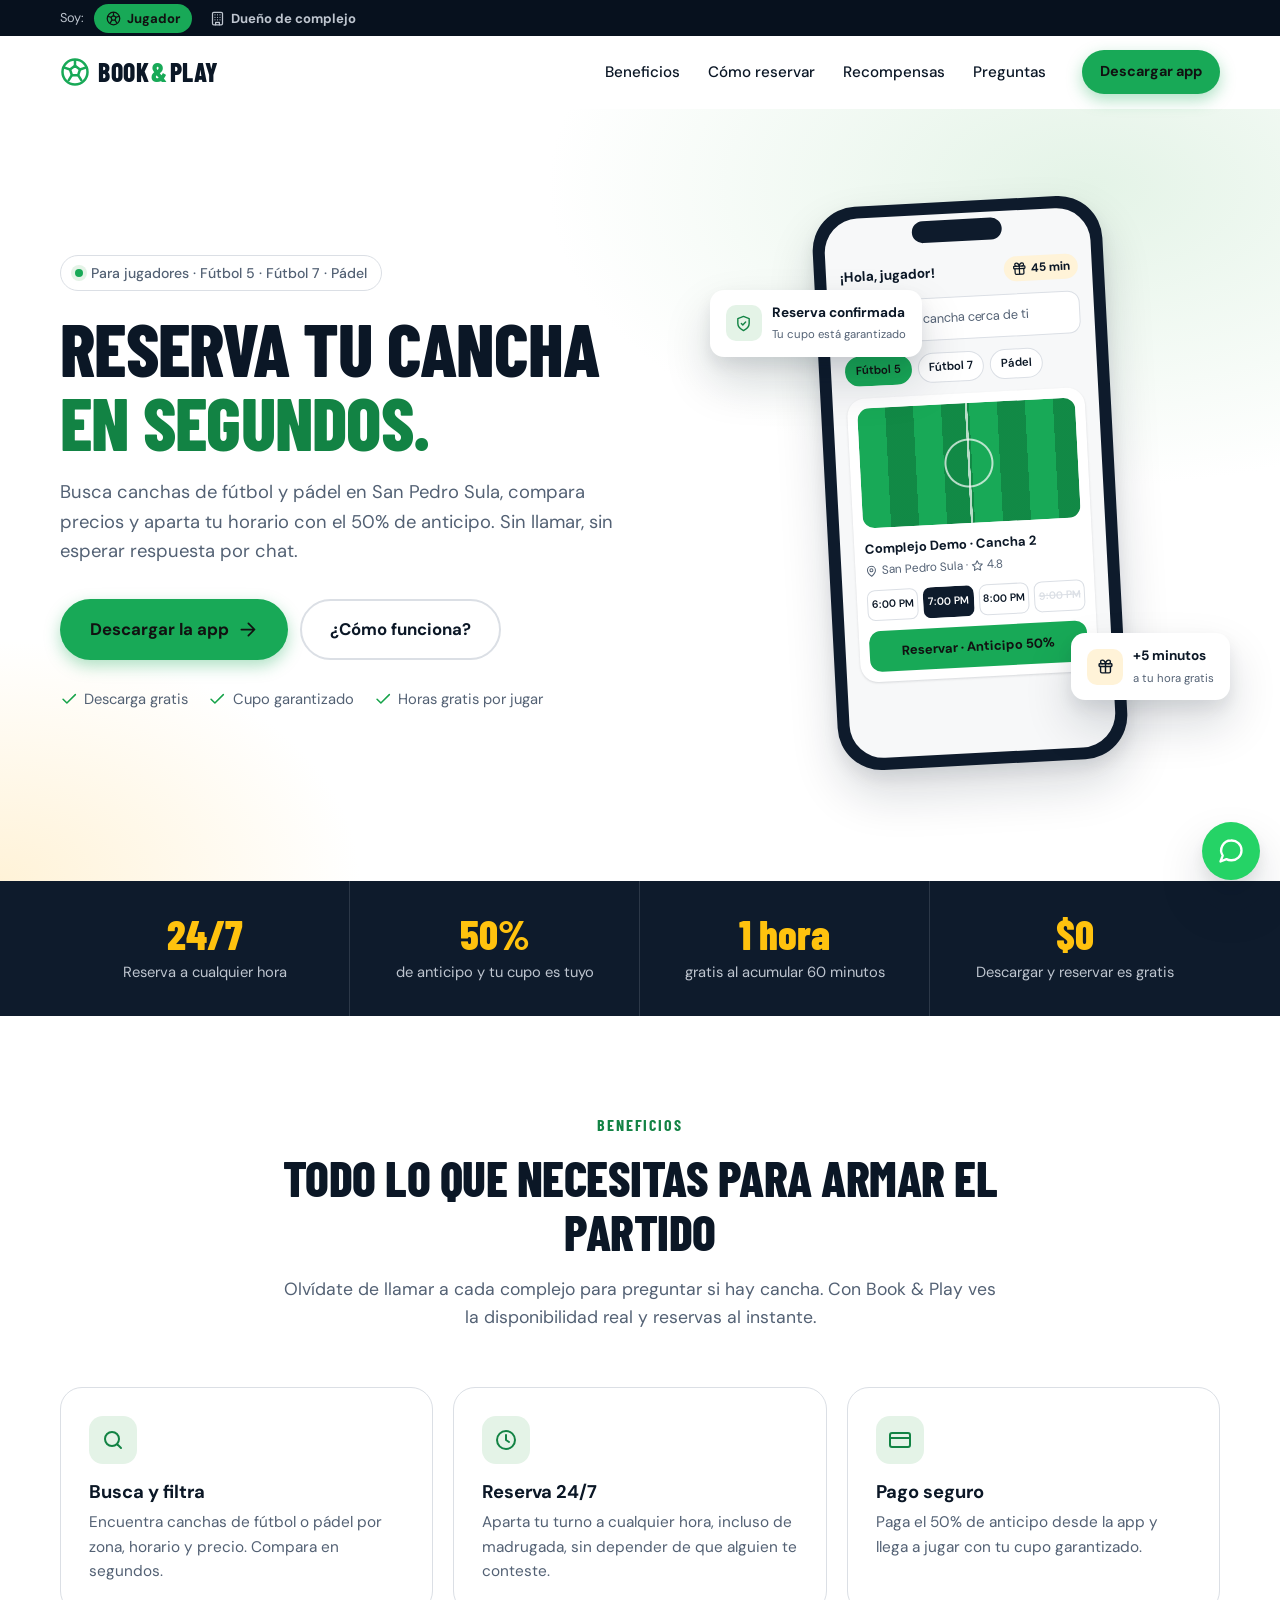
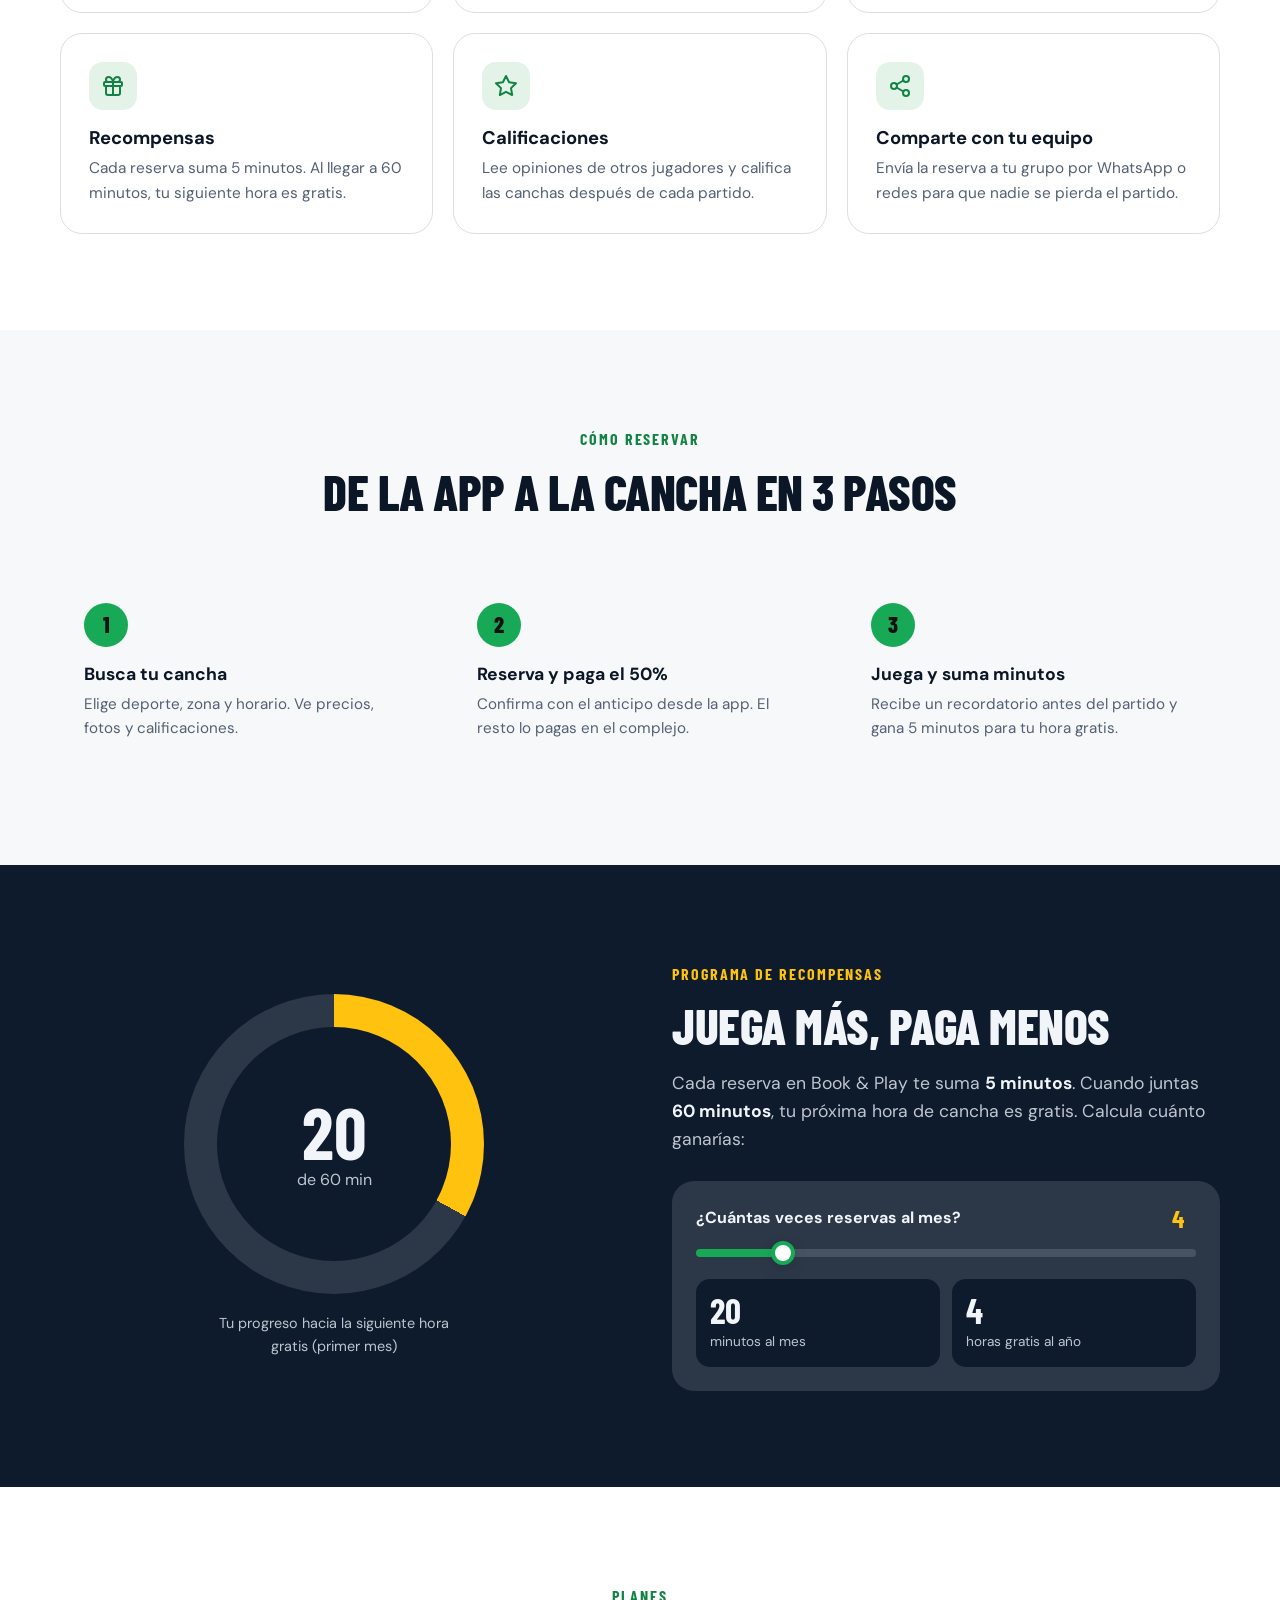
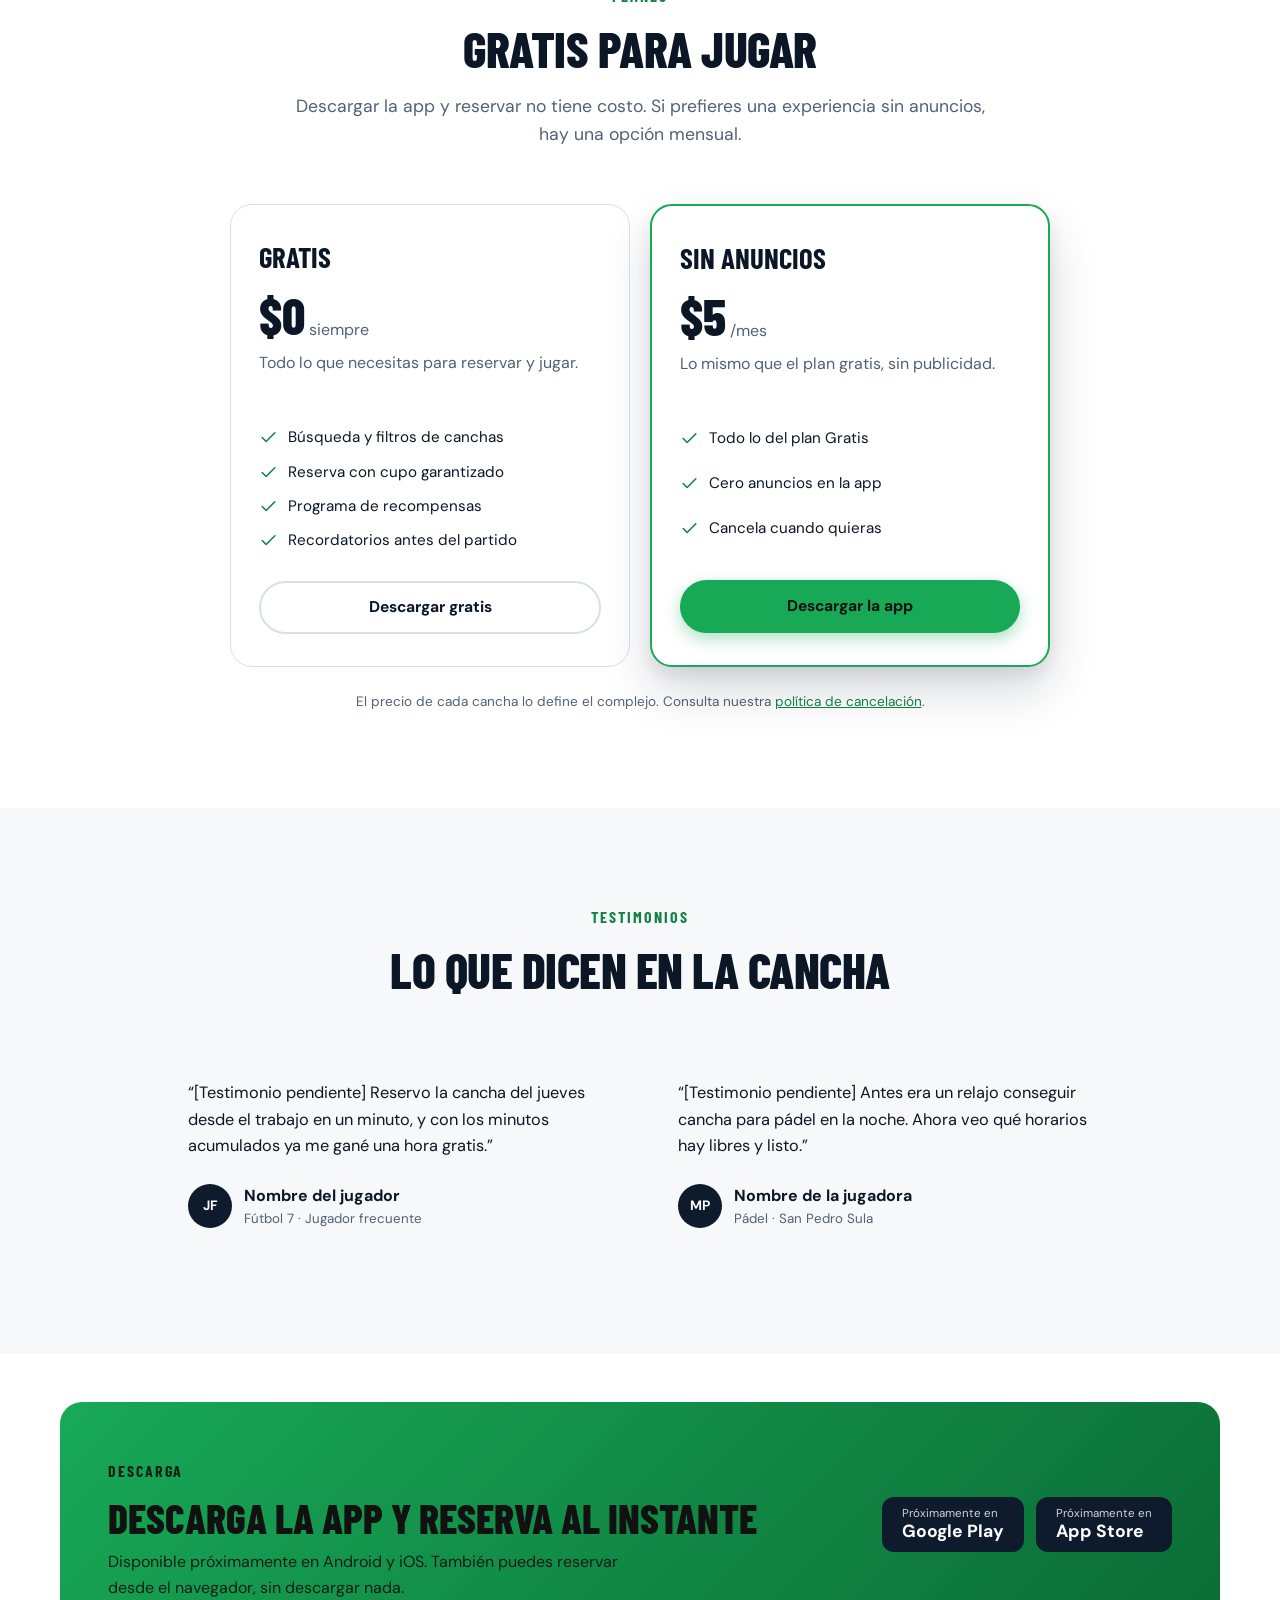
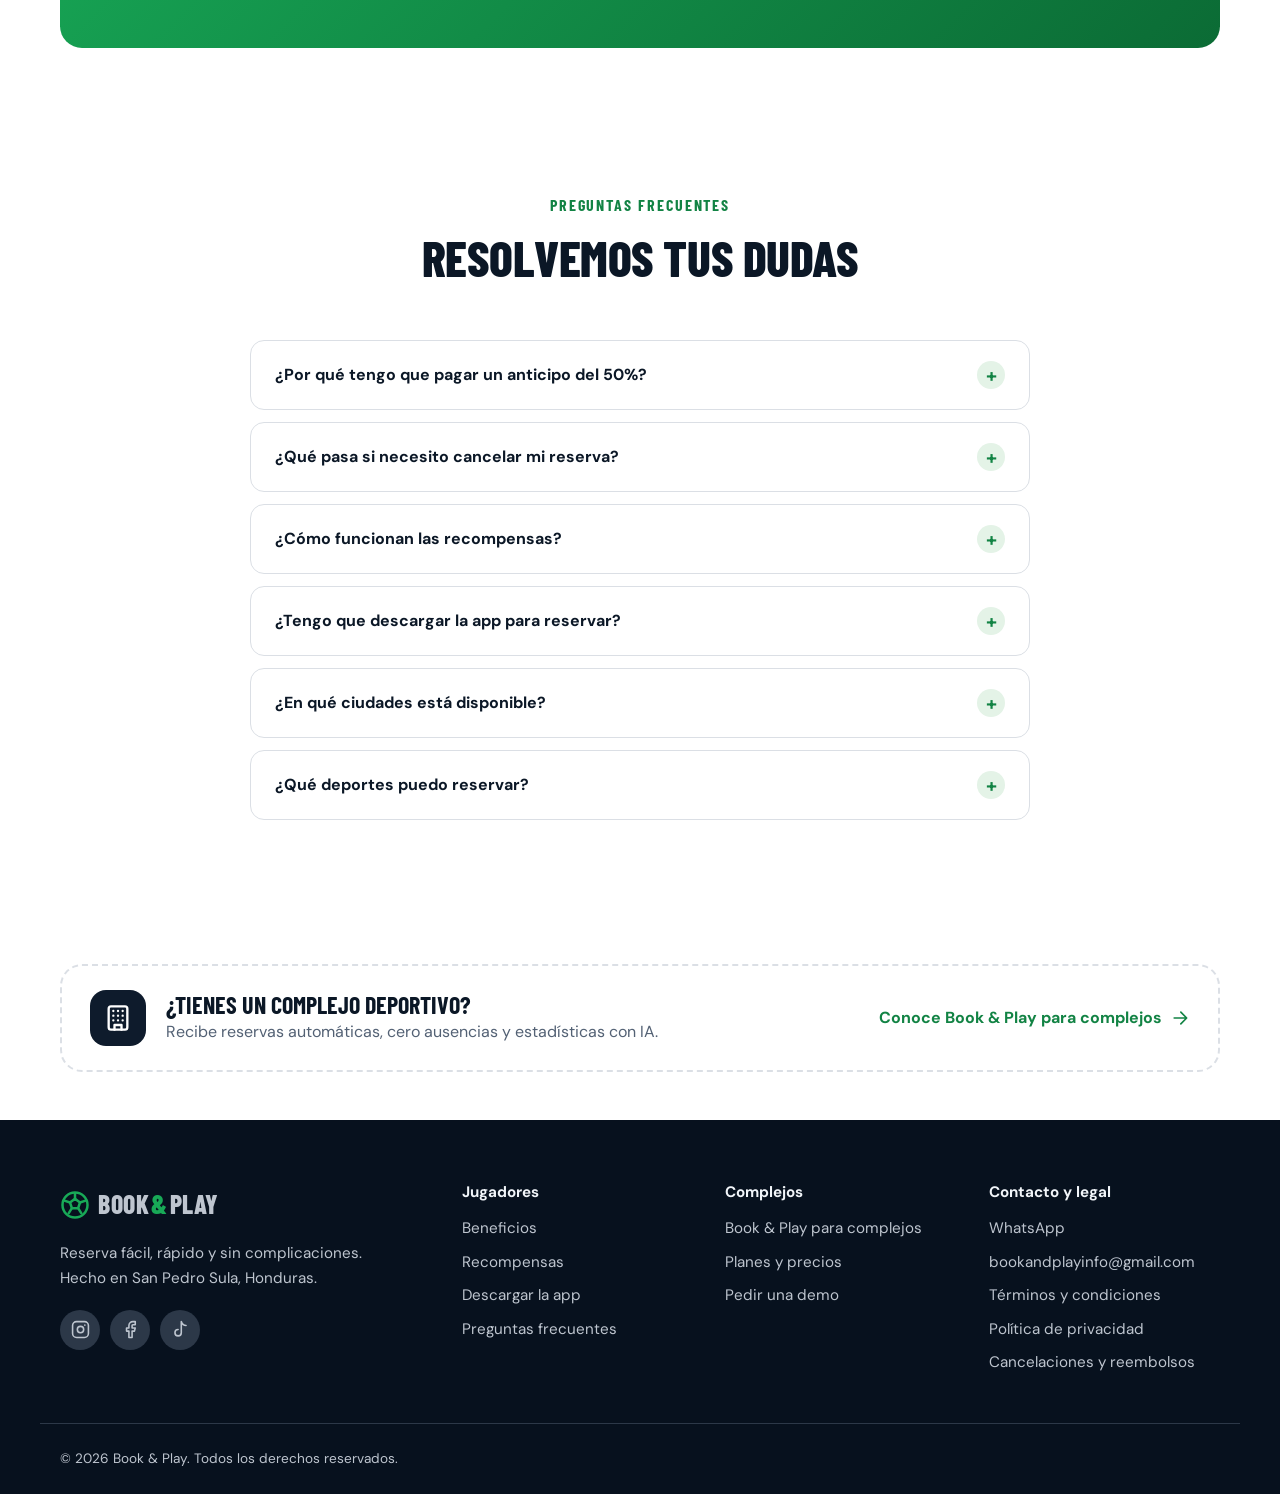
==== commit 52aa07d8: "Separar el sitio en una página para jugadores y otra para complejos index.html queda solo para jugad" ====
--- a/index.html
+++ b/index.html
@@ -4,13 +4,12 @@
   <meta charset="utf-8">
   <meta name="viewport" content="width=device-width, initial-scale=1">
   <title>Book &amp; Play — Reserva canchas de fútbol y pádel en segundos</title>
-  <meta name="description" content="Book & Play es la app y plataforma web para reservar canchas de fútbol y pádel en San Pedro Sula. Para dueños: reservas automáticas, anticipo del 50% y estadísticas con IA.">
+  <meta name="description" content="Reserva canchas de fútbol y pádel en San Pedro Sula desde la app o la web. Cupo garantizado con el 50% de anticipo y horas gratis con el programa de recompensas.">
 
   <!-- Open Graph (vista previa al compartir en WhatsApp / redes) -->
   <meta property="og:title" content="Book &amp; Play — Reserva fácil, rápido y sin complicaciones">
-  <meta property="og:description" content="Reserva canchas de fútbol y pádel en segundos. Dueños: cero ausencias con el anticipo del 50%.">
+  <meta property="og:description" content="Busca, compara y reserva canchas de fútbol y pádel en segundos. Cada reserva suma minutos para horas gratis.">
   <meta property="og:type" content="website">
-  <!-- TODO: <meta property="og:image" content="assets/img/og-cover.jpg"> -->
 
   <link rel="icon" href="assets/favicon.svg" type="image/svg+xml">
 
@@ -23,8 +22,9 @@
   <link rel="stylesheet" href="css/styles.css">
   <script src="js/theme.js"></script>
 </head>
-<body>
-  <!-- ===== Íconos (sprite SVG reutilizable: <svg><use href="#i-nombre"/></svg>) ===== -->
+<body data-audience="jugadores">
+  <!-- ===== Íconos (sprite SVG reutilizable: <svg><use href="#i-nombre"/></svg>) =====
+       Si agregás un ícono, agregalo también en complejos.html -->
   <svg width="0" height="0" style="position:absolute" aria-hidden="true">
     <defs>
       <symbol id="i-search" viewBox="0 0 24 24"><circle cx="11" cy="11" r="7"/><path d="m20 20-3.5-3.5"/></symbol>
@@ -48,6 +48,7 @@
       <symbol id="i-mail" viewBox="0 0 24 24"><rect x="2" y="4" width="20" height="16" rx="2"/><path d="m22 7-10 6L2 7"/></symbol>
       <symbol id="i-arrow" viewBox="0 0 24 24"><path d="M5 12h14M13 5l7 7-7 7"/></symbol>
       <symbol id="i-menu" viewBox="0 0 24 24"><path d="M4 6h16M4 12h16M4 18h16"/></symbol>
+      <symbol id="i-building" viewBox="0 0 24 24"><rect x="4" y="2" width="16" height="20" rx="2"/><path d="M9 22v-4h6v4M8 6h.01M16 6h.01M12 6h.01M12 10h.01M12 14h.01M16 10h.01M16 14h.01M8 10h.01M8 14h.01"/></symbol>
       <symbol id="i-instagram" viewBox="0 0 24 24"><rect x="2" y="2" width="20" height="20" rx="5"/><circle cx="12" cy="12" r="4"/><path d="M17.5 6.5h.01"/></symbol>
       <symbol id="i-facebook" viewBox="0 0 24 24"><path d="M18 2h-3a5 5 0 0 0-5 5v3H7v4h3v8h4v-8h3l1-4h-4V7a1 1 0 0 1 1-1h3z"/></symbol>
       <symbol id="i-tiktok" viewBox="0 0 24 24"><path d="M9 12a4 4 0 1 0 4 4V2c1 3 3 5 6 5"/></symbol>
@@ -57,25 +58,30 @@
 
   <a class="skip-link" href="#contenido">Saltar al contenido</a>
 
-  <!-- ===================== HEADER ===================== -->
+  <!-- ===================== HEADER (con selector de público) ===================== -->
   <header class="site-header" data-header>
+    <nav class="audience-bar" aria-label="Elige tu perfil">
+      <div class="container audience-bar__inner">
+        <span class="audience-bar__label">Soy:</span>
+        <a class="audience-bar__link" href="index.html" aria-current="page"><svg><use href="#i-ball"/></svg> Jugador</a>
+        <a class="audience-bar__link" href="complejos.html"><svg><use href="#i-building"/></svg> Dueño de complejo</a>
+      </div>
+    </nav>
     <div class="container site-header__inner">
-      <a class="logo" href="#inicio" aria-label="Book & Play, inicio">
+      <a class="logo" href="index.html" aria-label="Book & Play, inicio">
         <svg class="logo__mark"><use href="#i-ball"/></svg>
         <span class="logo__text">Book<span class="logo__amp">&amp;</span>Play</span>
       </a>
 
       <nav class="nav" id="nav" aria-label="Principal">
         <ul class="nav__list">
-          <li><a href="#funcionalidades">Funcionalidades</a></li>
-          <li><a href="#como-funciona">Cómo funciona</a></li>
-          <li><a href="#precios">Precios</a></li>
+          <li><a href="#funcionalidades">Beneficios</a></li>
+          <li><a href="#como-reservar">Cómo reservar</a></li>
+          <li><a href="#recompensas">Recompensas</a></li>
           <li><a href="#preguntas">Preguntas</a></li>
-          <li><a href="#contacto">Contacto</a></li>
         </ul>
         <div class="nav__cta">
-          <a class="btn btn--ghost btn--sm" href="#app">Descargar app</a>
-          <a class="btn btn--primary btn--sm" href="#contacto">Afiliar mi cancha</a>
+          <a class="btn btn--primary btn--sm" href="#app">Descargar app</a>
         </div>
       </nav>
 
@@ -86,21 +92,21 @@
   </header>
 
   <main id="contenido">
-    <!-- ===================== HERO ===================== -->
+    <!-- ===================== HERO (jugadores) ===================== -->
     <section class="hero" id="inicio">
       <div class="container hero__grid">
         <div class="hero__copy">
-          <p class="pill"><span class="pill__dot"></span> Fútbol 5 · Fútbol 7 · Pádel — San Pedro Sula</p>
-          <h1 class="hero__title">Reserva tu cancha <span class="hl">en segundos.</span> Llena tus horarios <span class="hl">sin llamadas.</span></h1>
-          <p class="hero__lead">Book &amp; Play conecta a los jugadores con los complejos deportivos: busca, compara y aparta tu cancha con el 50% de anticipo. Si eres dueño, olvídate de las ausencias y del cuaderno de reservas.</p>
+          <p class="pill"><span class="pill__dot"></span> Para jugadores · Fútbol 5 · Fútbol 7 · Pádel</p>
+          <h1 class="hero__title">Reserva tu cancha <span class="hl">en segundos.</span></h1>
+          <p class="hero__lead">Busca canchas de fútbol y pádel en San Pedro Sula, compara precios y aparta tu horario con el 50% de anticipo. Sin llamar, sin esperar respuesta por chat.</p>
           <div class="hero__ctas">
-            <a class="btn btn--primary btn--lg" href="#contacto">Afiliar mi complejo <svg><use href="#i-arrow"/></svg></a>
-            <a class="btn btn--outline btn--lg" href="#app">Quiero jugar</a>
+            <a class="btn btn--primary btn--lg" href="#app">Descargar la app <svg><use href="#i-arrow"/></svg></a>
+            <a class="btn btn--outline btn--lg" href="#como-reservar">¿Cómo funciona?</a>
           </div>
           <ul class="hero__trust">
             <li><svg><use href="#i-check"/></svg> Descarga gratis</li>
-            <li><svg><use href="#i-check"/></svg> Afiliación guiada en persona</li>
-            <li><svg><use href="#i-check"/></svg> Soporte por WhatsApp</li>
+            <li><svg><use href="#i-check"/></svg> Cupo garantizado</li>
+            <li><svg><use href="#i-check"/></svg> Horas gratis por jugar</li>
           </ul>
         </div>
 
@@ -132,7 +138,7 @@
           </div>
           <div class="float-card float-card--a">
             <span class="float-card__icon"><svg><use href="#i-shield"/></svg></span>
-            <div><strong>Reserva confirmada</strong><small>Anticipo del 50% recibido</small></div>
+            <div><strong>Reserva confirmada</strong><small>Tu cupo está garantizado</small></div>
           </div>
           <div class="float-card float-card--b">
             <span class="float-card__icon float-card__icon--accent"><svg><use href="#i-gift"/></svg></span>
@@ -145,175 +151,80 @@
     <!-- ===================== DATOS CLAVE ===================== -->
     <section class="facts" aria-label="Datos clave">
       <div class="container facts__grid">
-        <div class="fact"><strong>24/7</strong><span>Reservas en línea, sin llamar</span></div>
-        <div class="fact"><strong>50%</strong><span>Anticipo que asegura cada turno</span></div>
+        <div class="fact"><strong>24/7</strong><span>Reserva a cualquier hora</span></div>
+        <div class="fact"><strong>50%</strong><span>de anticipo y tu cupo es tuyo</span></div>
         <div class="fact"><strong>1 hora</strong><span>gratis al acumular 60 minutos</span></div>
-        <div class="fact"><strong>App + Web</strong><span>Android, iOS y navegador</span></div>
-      </div>
-    </section>
-
-    <!-- ===================== PROBLEMA → SOLUCIÓN ===================== -->
-    <section class="section" id="propuesta">
+        <div class="fact"><strong>$0</strong><span>Descargar y reservar es gratis</span></div>
+      </div>
+    </section>
+
+    <!-- ===================== BENEFICIOS ===================== -->
+    <section class="section" id="funcionalidades">
       <div class="container">
         <header class="section__head">
-          <p class="eyebrow">Propuesta de valor</p>
-          <h2 class="section__title">Adiós al cuaderno, al Excel y a los mensajes sin responder</h2>
-          <p class="section__lead">La mayoría de los complejos todavía gestionan sus reservas a mano. Book &amp; Play automatiza todo el proceso para que el dueño gane tiempo y el jugador juegue más.</p>
+          <p class="eyebrow">Beneficios</p>
+          <h2 class="section__title">Todo lo que necesitas para armar el partido</h2>
+          <p class="section__lead">Olvídate de llamar a cada complejo para preguntar si hay cancha. Con Book &amp; Play ves la disponibilidad real y reservas al instante.</p>
         </header>
-
-        <div class="compare">
-          <div class="compare__col compare__col--before reveal">
-            <h3>Sin Book &amp; Play</h3>
-            <ul>
-              <li><svg><use href="#i-x"/></svg> Llamadas y chats para preguntar disponibilidad</li>
-              <li><svg><use href="#i-x"/></svg> Reservas falsas y equipos que no llegan</li>
-              <li><svg><use href="#i-x"/></svg> Horarios vacíos que nadie se entera que existen</li>
-              <li><svg><use href="#i-x"/></svg> Control en papel, sin datos para decidir</li>
-            </ul>
-          </div>
-          <div class="compare__col compare__col--after reveal">
-            <h3>Con Book &amp; Play</h3>
-            <ul>
-              <li><svg><use href="#i-check"/></svg> Disponibilidad en tiempo real, reserva en segundos</li>
-              <li><svg><use href="#i-check"/></svg> Anticipo obligatorio del 50%: cero ausencias</li>
-              <li><svg><use href="#i-check"/></svg> Tu cancha visible para miles de jugadores</li>
-              <li><svg><use href="#i-check"/></svg> Panel con estadísticas e inteligencia artificial</li>
-            </ul>
-          </div>
-        </div>
-      </div>
-    </section>
-
-    <!-- ===================== FUNCIONALIDADES (tabs) ===================== -->
-    <section class="section section--alt" id="funcionalidades">
+        <div class="cards">
+          <article class="card reveal">
+            <span class="card__icon"><svg><use href="#i-search"/></svg></span>
+            <h3>Busca y filtra</h3>
+            <p>Encuentra canchas de fútbol o pádel por zona, horario y precio. Compara en segundos.</p>
+          </article>
+          <article class="card reveal">
+            <span class="card__icon"><svg><use href="#i-clock"/></svg></span>
+            <h3>Reserva 24/7</h3>
+            <p>Aparta tu turno a cualquier hora, incluso de madrugada, sin depender de que alguien te conteste.</p>
+          </article>
+          <article class="card reveal">
+            <span class="card__icon"><svg><use href="#i-card"/></svg></span>
+            <h3>Pago seguro</h3>
+            <p>Paga el 50% de anticipo desde la app y llega a jugar con tu cupo garantizado.</p>
+          </article>
+          <article class="card reveal">
+            <span class="card__icon"><svg><use href="#i-gift"/></svg></span>
+            <h3>Recompensas</h3>
+            <p>Cada reserva suma 5 minutos. Al llegar a 60 minutos, tu siguiente hora es gratis.</p>
+          </article>
+          <article class="card reveal">
+            <span class="card__icon"><svg><use href="#i-star"/></svg></span>
+            <h3>Calificaciones</h3>
+            <p>Lee opiniones de otros jugadores y califica las canchas después de cada partido.</p>
+          </article>
+          <article class="card reveal">
+            <span class="card__icon"><svg><use href="#i-share"/></svg></span>
+            <h3>Comparte con tu equipo</h3>
+            <p>Envía la reserva a tu grupo por WhatsApp o redes para que nadie se pierda el partido.</p>
+          </article>
+        </div>
+      </div>
+    </section>
+
+    <!-- ===================== CÓMO RESERVAR ===================== -->
+    <section class="section section--alt" id="como-reservar">
       <div class="container">
         <header class="section__head">
-          <p class="eyebrow">Funcionalidades</p>
-          <h2 class="section__title">Una plataforma, dos lados de la cancha</h2>
+          <p class="eyebrow">Cómo reservar</p>
+          <h2 class="section__title">De la app a la cancha en 3 pasos</h2>
         </header>
-
-        <div class="tabs" data-tabs>
-          <div class="tabs__list" role="tablist" aria-label="Tipo de usuario">
-            <button class="tabs__tab" role="tab" id="tab-duenos" aria-controls="panel-duenos" aria-selected="true">Para dueños de canchas</button>
-            <button class="tabs__tab" role="tab" id="tab-jugadores" aria-controls="panel-jugadores" aria-selected="false" tabindex="-1">Para jugadores</button>
-          </div>
-
-          <div class="tabs__panel" role="tabpanel" id="panel-duenos" aria-labelledby="tab-duenos">
-            <div class="cards">
-              <article class="card reveal">
-                <span class="card__icon"><svg><use href="#i-calendar"/></svg></span>
-                <h3>Agenda automática</h3>
-                <p>Tus horarios, precios y canchas en un solo lugar. Las reservas entran solas, de día y de noche.</p>
-              </article>
-              <article class="card reveal">
-                <span class="card__icon"><svg><use href="#i-shield"/></svg></span>
-                <h3>Anticipo del 50%</h3>
-                <p>Cada reserva se confirma con pago anticipado. Menos ausencias y un ingreso asegurado por turno.</p>
-              </article>
-              <article class="card reveal">
-                <span class="card__icon"><svg><use href="#i-sparkles"/></svg></span>
-                <h3>Estadísticas con IA</h3>
-                <p>Conoce tus horas pico, tus mejores clientes y recibe sugerencias para llenar los horarios flojos.</p>
-              </article>
-              <article class="card reveal">
-                <span class="card__icon"><svg><use href="#i-qr"/></svg></span>
-                <h3>Enlace y código QR propio</h3>
-                <p>Tu complejo tiene su perfil con QR para tus instalaciones y un enlace para compartir en redes.</p>
-              </article>
-              <article class="card reveal">
-                <span class="card__icon"><svg><use href="#i-bell"/></svg></span>
-                <h3>Notificaciones automáticas</h3>
-                <p>Confirmaciones, recordatorios antes del partido y avisos de cancelación sin mover un dedo.</p>
-              </article>
-              <article class="card reveal">
-                <span class="card__icon"><svg><use href="#i-search"/></svg></span>
-                <h3>Más visibilidad</h3>
-                <p>Aparece en las búsquedas de jugadores de tu zona y destaca con el posicionamiento del Plan Premium.</p>
-              </article>
-            </div>
-          </div>
-
-          <div class="tabs__panel" role="tabpanel" id="panel-jugadores" aria-labelledby="tab-jugadores" hidden>
-            <div class="cards">
-              <article class="card">
-                <span class="card__icon"><svg><use href="#i-search"/></svg></span>
-                <h3>Busca y filtra</h3>
-                <p>Encuentra canchas de fútbol o pádel por zona, horario y precio. Compara en segundos.</p>
-              </article>
-              <article class="card">
-                <span class="card__icon"><svg><use href="#i-clock"/></svg></span>
-                <h3>Reserva 24/7</h3>
-                <p>Aparta tu turno a cualquier hora sin llamar ni esperar respuesta por chat.</p>
-              </article>
-              <article class="card">
-                <span class="card__icon"><svg><use href="#i-card"/></svg></span>
-                <h3>Pago seguro</h3>
-                <p>Paga el 50% de anticipo desde la app y llega a jugar con tu cupo garantizado.</p>
-              </article>
-              <article class="card">
-                <span class="card__icon"><svg><use href="#i-gift"/></svg></span>
-                <h3>Recompensas</h3>
-                <p>Cada reserva suma 5 minutos. Al llegar a 60 minutos, tu siguiente hora es gratis.</p>
-              </article>
-              <article class="card">
-                <span class="card__icon"><svg><use href="#i-star"/></svg></span>
-                <h3>Calificaciones</h3>
-                <p>Lee opiniones de otros jugadores y califica las canchas después de cada partido.</p>
-              </article>
-              <article class="card">
-                <span class="card__icon"><svg><use href="#i-share"/></svg></span>
-                <h3>Comparte con tu equipo</h3>
-                <p>Envía la reserva a tu grupo por WhatsApp o redes para que nadie se pierda el partido.</p>
-              </article>
-            </div>
-          </div>
-        </div>
-      </div>
-    </section>
-
-    <!-- ===================== PANEL PARA DUEÑOS ===================== -->
-    <section class="section" id="panel">
-      <div class="container split">
-        <div class="split__copy">
-          <p class="eyebrow">Panel de control</p>
-          <h2 class="section__title">Decisiones con datos, no con corazonadas</h2>
-          <p class="section__lead">Desde cualquier computadora o teléfono ves la ocupación de tus canchas, tus ingresos por anticipos y el comportamiento de tus clientes. La inteligencia artificial te avisa qué horarios promocionar.</p>
-          <ul class="checklist">
-            <li><svg><use href="#i-check"/></svg> Ocupación por cancha, día y hora</li>
-            <li><svg><use href="#i-check"/></svg> Reportes periódicos de reservas e ingresos</li>
-            <li><svg><use href="#i-check"/></svg> Clientes frecuentes y calificaciones</li>
-            <li><svg><use href="#i-check"/></svg> Sugerencias inteligentes de precios y promociones</li>
-          </ul>
-          <a class="btn btn--primary" href="#contacto">Pedir una demo <svg><use href="#i-arrow"/></svg></a>
-        </div>
-
-        <!-- Mockup del dashboard (datos ilustrativos) -->
-        <div class="dash reveal" aria-hidden="true">
-          <div class="dash__top">
-            <span class="dash__dots"><i></i><i></i><i></i></span>
-            <span class="dash__title">Panel · Complejo Demo</span>
-          </div>
-          <div class="dash__kpis">
-            <div><small>Ocupación</small><strong>78%</strong><em class="up">▲ 12%</em></div>
-            <div><small>Reservas semana</small><strong>64</strong><em class="up">▲ 9</em></div>
-            <div><small>Ausencias</small><strong>0</strong><em class="up">con anticipo</em></div>
-          </div>
-          <div class="dash__chart">
-            <div class="dash__bars">
-              <span style="--h:45%"><b>Lun</b></span>
-              <span style="--h:52%"><b>Mar</b></span>
-              <span style="--h:60%"><b>Mié</b></span>
-              <span style="--h:70%"><b>Jue</b></span>
-              <span style="--h:92%" class="is-peak"><b>Vie</b></span>
-              <span style="--h:100%" class="is-peak"><b>Sáb</b></span>
-              <span style="--h:80%"><b>Dom</b></span>
-            </div>
-          </div>
-          <div class="dash__ai">
-            <svg><use href="#i-sparkles"/></svg>
-            <p><strong>Sugerencia IA:</strong> los martes de 4 a 6 PM tienen 30% de ocupación. Prueba una promoción de “hora feliz”.</p>
-          </div>
-        </div>
+        <ol class="steps steps--3">
+          <li class="step reveal">
+            <span class="step__num">1</span>
+            <h3>Busca tu cancha</h3>
+            <p>Elige deporte, zona y horario. Ve precios, fotos y calificaciones.</p>
+          </li>
+          <li class="step reveal">
+            <span class="step__num">2</span>
+            <h3>Reserva y paga el 50%</h3>
+            <p>Confirma con el anticipo desde la app. El resto lo pagas en el complejo.</p>
+          </li>
+          <li class="step reveal">
+            <span class="step__num">3</span>
+            <h3>Juega y suma minutos</h3>
+            <p>Recibe un recordatorio antes del partido y gana 5 minutos para tu hora gratis.</p>
+          </li>
+        </ol>
       </div>
     </section>
 
@@ -347,110 +258,47 @@
       </div>
     </section>
 
-    <!-- ===================== CÓMO FUNCIONA ===================== -->
-    <section class="section" id="como-funciona">
+    <!-- ===================== PLANES JUGADOR ===================== -->
+    <section class="section" id="planes">
       <div class="container">
         <header class="section__head">
-          <p class="eyebrow">Cómo funciona</p>
-          <h2 class="section__title">Empieza fácil y siempre acompañado</h2>
-          <p class="section__lead">Nuestro equipo está en San Pedro Sula: te visitamos, configuramos tu complejo contigo y te damos soporte desde el primer día.</p>
+          <p class="eyebrow">Planes</p>
+          <h2 class="section__title">Gratis para jugar</h2>
+          <p class="section__lead">Descargar la app y reservar no tiene costo. Si prefieres una experiencia sin anuncios, hay una opción mensual.</p>
         </header>
-
-        <ol class="steps">
-          <li class="step reveal">
-            <span class="step__num">1</span>
-            <h3>Demo en persona</h3>
-            <p>Te mostramos el panel en tu complejo y resolvemos tus dudas.</p>
-          </li>
-          <li class="step reveal">
-            <span class="step__num">2</span>
-            <h3>Afiliación guiada</h3>
-            <p>Registramos contigo tus canchas, horarios, precios e imágenes.</p>
-          </li>
-          <li class="step reveal">
-            <span class="step__num">3</span>
-            <h3>Publicación y QR</h3>
-            <p>Tu cancha queda visible desde el primer día, con su código QR y enlace propio.</p>
-          </li>
-          <li class="step reveal">
-            <span class="step__num">4</span>
-            <h3>Soporte continuo</h3>
-            <p>Capacitación, soporte técnico por WhatsApp y visitas de seguimiento.</p>
-          </li>
-        </ol>
-      </div>
-    </section>
-
-    <!-- ===================== PRECIOS ===================== -->
-    <section class="section section--alt" id="precios">
-      <div class="container">
-        <header class="section__head">
-          <p class="eyebrow">Precios</p>
-          <h2 class="section__title">Planes simples, sin sorpresas</h2>
-          <p class="section__lead">Para el jugador, la app es gratis. Para el complejo, solo pagas cuando recibes reservas.</p>
-        </header>
-
-        <!-- TODO equipo: confirmar comisión final y oferta de lanzamiento (el plan de negocios sugiere bajar a 6–8% al inicio) -->
-        <div class="promo-banner reveal">
-          <svg><use href="#i-trophy"/></svg>
-          <p><strong>Oferta de lanzamiento:</strong> los primeros complejos afiliados en San Pedro Sula reciben comisión reducida y el Plan Premium bonificado durante los primeros meses.</p>
-        </div>
-
-        <div class="pricing">
+        <div class="pricing pricing--two">
           <article class="plan reveal">
-            <p class="plan__tag">Complejos</p>
-            <h3 class="plan__name">Básico</h3>
-            <p class="plan__price"><span class="plan__amount">$0</span><span class="plan__period">/mes</span></p>
-            <p class="plan__desc">Solo una comisión del <strong>10%</strong> por reserva completada.</p>
-            <ul class="plan__list">
-              <li><svg><use href="#i-check"/></svg> Perfil del complejo en la app</li>
-              <li><svg><use href="#i-check"/></svg> Reservas en línea 24/7</li>
-              <li><svg><use href="#i-check"/></svg> Cobro de anticipo del 50%</li>
-              <li><svg><use href="#i-check"/></svg> Enlace y código QR</li>
-              <li><svg><use href="#i-check"/></svg> Soporte por WhatsApp</li>
-            </ul>
-            <a class="btn btn--outline btn--block" href="#contacto" data-plan="Básico">Afiliar mi complejo</a>
-          </article>
-
-          <article class="plan plan--featured reveal">
-            <p class="plan__badge">Recomendado</p>
-            <p class="plan__tag">Complejos</p>
-            <h3 class="plan__name">Premium</h3>
-            <p class="plan__price"><span class="plan__amount">$15</span><span class="plan__period">/mes</span></p>
-            <p class="plan__desc">Todo lo del Básico, más herramientas para crecer.</p>
-            <ul class="plan__list">
-              <li><svg><use href="#i-check"/></svg> Dashboard con estadísticas e IA</li>
-              <li><svg><use href="#i-check"/></svg> Notificaciones automáticas</li>
-              <li><svg><use href="#i-check"/></svg> Posicionamiento destacado en búsquedas</li>
-              <li><svg><use href="#i-check"/></svg> Reportes periódicos</li>
-              <li><svg><use href="#i-check"/></svg> Visitas de seguimiento</li>
-            </ul>
-            <a class="btn btn--primary btn--block" href="#contacto" data-plan="Premium">Quiero el Premium</a>
-          </article>
-
-          <article class="plan reveal">
-            <p class="plan__tag">Jugadores</p>
-            <h3 class="plan__name">Gratis / Sin anuncios</h3>
-            <p class="plan__price"><span class="plan__amount">$0</span><span class="plan__period">· o $5/mes sin anuncios</span></p>
-            <p class="plan__desc">Descarga la app y reserva sin costo extra.</p>
+            <h3 class="plan__name">Gratis</h3>
+            <p class="plan__price"><span class="plan__amount">$0</span><span class="plan__period">siempre</span></p>
+            <p class="plan__desc">Todo lo que necesitas para reservar y jugar.</p>
             <ul class="plan__list">
               <li><svg><use href="#i-check"/></svg> Búsqueda y filtros de canchas</li>
               <li><svg><use href="#i-check"/></svg> Reserva con cupo garantizado</li>
               <li><svg><use href="#i-check"/></svg> Programa de recompensas</li>
               <li><svg><use href="#i-check"/></svg> Recordatorios antes del partido</li>
-              <li><svg><use href="#i-check"/></svg> Opción sin anuncios por $5/mes</li>
             </ul>
-            <a class="btn btn--outline btn--block" href="#app">Descargar la app</a>
-          </article>
-        </div>
-        <p class="fine-print">Precios en dólares estadounidenses. La pasarela de pago puede aplicar cargos propios. Consulta las <a href="legal.html#terminos">condiciones de uso</a>.</p>
+            <a class="btn btn--outline btn--block" href="#app">Descargar gratis</a>
+          </article>
+          <article class="plan plan--featured reveal">
+            <h3 class="plan__name">Sin anuncios</h3>
+            <p class="plan__price"><span class="plan__amount">$5</span><span class="plan__period">/mes</span></p>
+            <p class="plan__desc">Lo mismo que el plan gratis, sin publicidad.</p>
+            <ul class="plan__list">
+              <li><svg><use href="#i-check"/></svg> Todo lo del plan Gratis</li>
+              <li><svg><use href="#i-check"/></svg> Cero anuncios en la app</li>
+              <li><svg><use href="#i-check"/></svg> Cancela cuando quieras</li>
+            </ul>
+            <a class="btn btn--primary btn--block" href="#app">Descargar la app</a>
+          </article>
+        </div>
+        <p class="fine-print">El precio de cada cancha lo define el complejo. Consulta nuestra <a href="legal.html#cancelacion">política de cancelación</a>.</p>
       </div>
     </section>
 
     <!-- ===================== TESTIMONIOS ===================== -->
     <!-- IMPORTANTE: estos testimonios son PLANTILLAS. Reemplazarlos por testimonios reales
-         (con permiso) de los complejos y jugadores del piloto antes de publicar. -->
-    <section class="section" id="testimonios">
+         (con permiso) de jugadores del piloto antes de difundir el sitio. -->
+    <section class="section section--alt" id="testimonios">
       <div class="container">
         <header class="section__head">
           <p class="eyebrow">Testimonios</p>
@@ -458,16 +306,12 @@
         </header>
         <div class="quotes">
           <figure class="quote reveal">
-            <blockquote>“[Testimonio pendiente] Antes pasábamos el día respondiendo mensajes. Ahora las reservas llegan solas y con el anticipo ya no tenemos equipos que no llegan.”</blockquote>
-            <figcaption><span class="avatar">DC</span><span><strong>Nombre del dueño</strong><small>Complejo piloto · San Pedro Sula</small></span></figcaption>
-          </figure>
-          <figure class="quote reveal">
             <blockquote>“[Testimonio pendiente] Reservo la cancha del jueves desde el trabajo en un minuto, y con los minutos acumulados ya me gané una hora gratis.”</blockquote>
             <figcaption><span class="avatar">JF</span><span><strong>Nombre del jugador</strong><small>Fútbol 7 · Jugador frecuente</small></span></figcaption>
           </figure>
           <figure class="quote reveal">
-            <blockquote>“[Testimonio pendiente] El panel me mostró que los martes en la tarde estaban vacíos. Hicimos una promoción y se llenaron.”</blockquote>
-            <figcaption><span class="avatar">AP</span><span><strong>Nombre del administrador</strong><small>Club de pádel piloto</small></span></figcaption>
+            <blockquote>“[Testimonio pendiente] Antes era un relajo conseguir cancha para pádel en la noche. Ahora veo qué horarios hay libres y listo.”</blockquote>
+            <figcaption><span class="avatar">MP</span><span><strong>Nombre de la jugadora</strong><small>Pádel · San Pedro Sula</small></span></figcaption>
           </figure>
         </div>
       </div>
@@ -478,7 +322,7 @@
       <div class="container">
         <div class="app-banner reveal">
           <div>
-            <p class="eyebrow eyebrow--on-primary">Para jugadores</p>
+            <p class="eyebrow eyebrow--on-primary">Descarga</p>
             <h2>Descarga la app y reserva al instante</h2>
             <p>Disponible próximamente en Android y iOS. También puedes reservar desde el navegador, sin descargar nada.</p>
           </div>
@@ -492,7 +336,7 @@
     </section>
 
     <!-- ===================== FAQ ===================== -->
-    <section class="section section--alt" id="preguntas">
+    <section class="section" id="preguntas">
       <div class="container container--narrow">
         <header class="section__head">
           <p class="eyebrow">Preguntas frecuentes</p>
@@ -500,8 +344,8 @@
         </header>
         <div class="faq">
           <details class="faq__item">
-            <summary>¿Por qué se cobra un anticipo del 50%?</summary>
-            <p>El anticipo confirma que la reserva es real. Al jugador le garantiza su cupo y al dueño le asegura el ingreso del turno, eliminando las reservas falsas y las ausencias.</p>
+            <summary>¿Por qué tengo que pagar un anticipo del 50%?</summary>
+            <p>El anticipo confirma tu reserva y te garantiza el cupo: nadie más puede apartar ese horario. El 50% restante lo pagas directamente en el complejo.</p>
           </details>
           <details class="faq__item">
             <summary>¿Qué pasa si necesito cancelar mi reserva?</summary>
@@ -512,12 +356,8 @@
             <p>Cada reserva completada te suma 5 minutos. Cuando acumulas 60 minutos, puedes canjearlos por una hora gratis en los complejos participantes.</p>
           </details>
           <details class="faq__item">
-            <summary>Soy dueño de un complejo, ¿cuánto cuesta afiliarme?</summary>
-            <p>La afiliación no tiene costo inicial. En el Plan Básico solo pagas una comisión por cada reserva completada; el Plan Premium cuesta $15 al mes e incluye el dashboard con estadísticas e IA.</p>
-          </details>
-          <details class="faq__item">
-            <summary>¿Necesito conocimientos técnicos para usar el panel?</summary>
-            <p>No. Nuestro equipo te acompaña en la configuración y te capacita. El panel funciona desde cualquier computadora o teléfono.</p>
+            <summary>¿Tengo que descargar la app para reservar?</summary>
+            <p>No es obligatorio. Puedes reservar desde el navegador de tu teléfono o computadora. La app te da notificaciones y una experiencia más rápida.</p>
           </details>
           <details class="faq__item">
             <summary>¿En qué ciudades está disponible?</summary>
@@ -531,80 +371,17 @@
       </div>
     </section>
 
-    <!-- ===================== CONTACTO / CTA FINAL ===================== -->
-    <section class="section section--dark" id="contacto">
-      <div class="container split split--top">
-        <div class="split__copy">
-          <p class="eyebrow eyebrow--on-dark">Contacto</p>
-          <h2 class="section__title">¿Listo para llenar tus horarios?</h2>
-          <p class="section__lead">Déjanos tus datos y te contactamos para agendar una demo en tu complejo. Cero ausencias, más eficiencia e ingresos.</p>
-          <ul class="checklist checklist--on-dark">
-            <li><svg><use href="#i-check"/></svg> Sin costo de afiliación</li>
-            <li><svg><use href="#i-check"/></svg> Configuración guiada en persona</li>
-            <li><svg><use href="#i-check"/></svg> Soporte desde el día uno</li>
-          </ul>
-          <div class="contact-direct">
-            <a class="contact-direct__item" href="#" data-wa-link><svg><use href="#i-chat"/></svg> Escríbenos por WhatsApp</a>
-            <a class="contact-direct__item" href="#" data-email-link><svg><use href="#i-mail"/></svg> <span data-email-text>correo</span></a>
-          </div>
-        </div>
-
-        <form class="form" data-contact-form novalidate>
-          <h3 class="form__title">Solicita una demo</h3>
-          <div class="form__row">
-            <label class="field">
-              <span>Nombre *</span>
-              <input type="text" name="nombre" autocomplete="name" required>
-            </label>
-            <label class="field">
-              <span>Teléfono *</span>
-              <input type="tel" name="telefono" autocomplete="tel" inputmode="tel" placeholder="+504" required>
-            </label>
-          </div>
-          <label class="field">
-            <span>Nombre del complejo</span>
-            <input type="text" name="complejo" autocomplete="organization">
-          </label>
-          <div class="form__row">
-            <label class="field">
-              <span>Tu rol *</span>
-              <select name="rol" required>
-                <option value="">Selecciona…</option>
-                <option>Dueño</option>
-                <option>Administrador</option>
-                <option>Jugador</option>
-                <option>Otro</option>
-              </select>
-            </label>
-            <label class="field">
-              <span>Ciudad</span>
-              <select name="ciudad">
-                <option>San Pedro Sula</option>
-                <option>Choloma</option>
-                <option>Villanueva</option>
-                <option>La Lima</option>
-                <option>El Progreso</option>
-                <option>Tegucigalpa</option>
-                <option>Otra</option>
-              </select>
-            </label>
-          </div>
-          <label class="field">
-            <span>Plan de interés</span>
-            <select name="plan">
-              <option>No estoy seguro</option>
-              <option>Básico</option>
-              <option>Premium</option>
-            </select>
-          </label>
-          <label class="field">
-            <span>Mensaje</span>
-            <textarea name="mensaje" rows="3" placeholder="¿Cuántas canchas tienes? ¿Qué te gustaría mejorar?"></textarea>
-          </label>
-          <p class="form__error" role="alert" hidden data-form-error>Completa los campos marcados con *.</p>
-          <button class="btn btn--primary btn--block btn--lg" type="submit"><svg><use href="#i-chat"/></svg> Enviar por WhatsApp</button>
-          <p class="form__note">Al enviar se abrirá WhatsApp con tu mensaje listo. Lee nuestra <a href="legal.html#privacidad">política de privacidad</a>.</p>
-        </form>
+    <!-- ===================== CRUCE AL OTRO PÚBLICO ===================== -->
+    <section class="section section--tight">
+      <div class="container">
+        <a class="cross-banner reveal" href="complejos.html">
+          <span class="cross-banner__icon"><svg><use href="#i-building"/></svg></span>
+          <span class="cross-banner__text">
+            <strong>¿Tienes un complejo deportivo?</strong>
+            <span>Recibe reservas automáticas, cero ausencias y estadísticas con IA.</span>
+          </span>
+          <span class="cross-banner__cta">Conoce Book &amp; Play para complejos <svg><use href="#i-arrow"/></svg></span>
+        </a>
       </div>
     </section>
   </main>
@@ -613,7 +390,7 @@
   <footer class="site-footer">
     <div class="container site-footer__grid">
       <div class="site-footer__brand">
-        <a class="logo logo--light" href="#inicio">
+        <a class="logo logo--light" href="index.html">
           <svg class="logo__mark"><use href="#i-ball"/></svg>
           <span class="logo__text">Book<span class="logo__amp">&amp;</span>Play</span>
         </a>
@@ -626,25 +403,27 @@
         </div>
       </div>
       <div>
-        <h4>Producto</h4>
+        <h4>Jugadores</h4>
         <ul>
-          <li><a href="#funcionalidades">Funcionalidades</a></li>
-          <li><a href="#recompensas">Recompensas</a></li>
-          <li><a href="#precios">Precios</a></li>
-          <li><a href="#app">App para jugadores</a></li>
+          <li><a href="index.html#funcionalidades">Beneficios</a></li>
+          <li><a href="index.html#recompensas">Recompensas</a></li>
+          <li><a href="index.html#app">Descargar la app</a></li>
+          <li><a href="index.html#preguntas">Preguntas frecuentes</a></li>
         </ul>
       </div>
       <div>
-        <h4>Empresa</h4>
+        <h4>Complejos</h4>
         <ul>
-          <li><a href="#como-funciona">Afiliar mi complejo</a></li>
-          <li><a href="#preguntas">Preguntas frecuentes</a></li>
-          <li><a href="#contacto">Contacto</a></li>
+          <li><a href="complejos.html">Book &amp; Play para complejos</a></li>
+          <li><a href="complejos.html#precios">Planes y precios</a></li>
+          <li><a href="complejos.html#contacto">Pedir una demo</a></li>
         </ul>
       </div>
       <div>
-        <h4>Legal</h4>
+        <h4>Contacto y legal</h4>
         <ul>
+          <li><a href="#" data-wa-link>WhatsApp</a></li>
+          <li><a href="#" data-email-link><span data-email-text>Correo</span></a></li>
           <li><a href="legal.html#terminos">Términos y condiciones</a></li>
           <li><a href="legal.html#privacidad">Política de privacidad</a></li>
           <li><a href="legal.html#cancelacion">Cancelaciones y reembolsos</a></li>
--- a/css/styles.css
+++ b/css/styles.css
@@ -9,7 +9,7 @@
 *::before,
 *::after { box-sizing: border-box; }
 
-html { scroll-behavior: smooth; scroll-padding-top: 80px; -webkit-text-size-adjust: 100%; }
+html { scroll-behavior: smooth; scroll-padding-top: 124px; -webkit-text-size-adjust: 100%; }
 @media (prefers-reduced-motion: reduce) { html { scroll-behavior: auto; } }
 
 body {
@@ -20,6 +20,7 @@
   color: var(--color-text);
   background: var(--color-bg);
   -webkit-font-smoothing: antialiased;
+  overflow-x: clip; /* nunca permitir scroll horizontal (clip no rompe position: sticky) */
 }
 body.nav-open { overflow: hidden; }
 
@@ -101,13 +102,20 @@
 
 /* ---------- Header ---------- */
 .site-header {
+  --header-h: 72px; /* alto total del header; con barra de público = 36 + 72 */
   position: sticky; top: 0; z-index: 50;
+  border-bottom: 1px solid transparent;
+  transition: border-color .2s ease, box-shadow .2s ease;
+}
+/* El desenfoque va en un pseudo-elemento: si se pone backdrop-filter en el
+   propio header, el menú móvil (position: fixed) queda atrapado dentro de él. */
+.site-header::before {
+  content: ""; position: absolute; inset: 0; z-index: -1;
   background: color-mix(in oklab, var(--color-bg) 85%, transparent);
   backdrop-filter: saturate(160%) blur(12px);
   -webkit-backdrop-filter: saturate(160%) blur(12px);
-  border-bottom: 1px solid transparent;
-  transition: border-color .2s ease, box-shadow .2s ease;
-}
+}
+body.nav-open .site-header::before { background: var(--color-bg); }
 .site-header.is-scrolled { border-bottom-color: var(--color-border); box-shadow: var(--shadow-sm); }
 .site-header__inner { display: flex; align-items: center; gap: 24px; height: 72px; }
 
@@ -135,7 +143,7 @@
 @media (max-width: 960px) {
   .nav-toggle { display: inline-flex; }
   .nav {
-    position: fixed; inset: 72px 0 0 0; z-index: 49;
+    position: fixed; inset: var(--header-h) 0 0 0; z-index: 49;
     flex-direction: column; align-items: stretch; gap: 24px;
     padding: 24px 20px; background: var(--color-bg);
     transform: translateX(100%); visibility: hidden;
@@ -405,7 +413,7 @@
 }
 
 /* ---------- Testimonios ---------- */
-.quotes { display: grid; grid-template-columns: repeat(3, 1fr); gap: 20px; }
+.quotes { display: grid; grid-template-columns: repeat(2, 1fr); gap: 20px; max-width: 960px; margin: 0 auto; }
 .quote { margin: 0; display: flex; flex-direction: column; justify-content: space-between; gap: 24px; padding: 28px; border-radius: var(--radius-lg); background: var(--color-surface); }
 .quote blockquote { margin: 0; font-size: 1.02rem; }
 .quote figcaption { display: flex; align-items: center; gap: 12px; }
@@ -495,6 +503,102 @@
 .wa-float:hover { transform: scale(1.08); }
 .wa-float svg { width: 28px; height: 28px; }
 
+/* =====================================================================
+   SEPARACIÓN POR PÚBLICO (jugadores / complejos)
+   ===================================================================== */
+
+/* ---------- Barra selectora "Soy: Jugador | Dueño de complejo" ---------- */
+.site-header:has(.audience-bar) { --header-h: 108px; }
+.audience-bar { background: var(--secondary-900); }
+.audience-bar__inner { display: flex; align-items: center; gap: 6px; height: 36px; }
+.audience-bar__label { margin-right: 4px; font-size: .8rem; color: var(--color-text-on-dark-muted); }
+.audience-bar__link {
+  display: inline-flex; align-items: center; gap: 6px; padding: 4px 12px; border-radius: var(--radius-pill);
+  font-size: .82rem; font-weight: 700; text-decoration: none; color: var(--color-text-on-dark-muted);
+  transition: background-color .2s ease, color .2s ease;
+}
+.audience-bar__link svg { width: 15px; height: 15px; }
+.audience-bar__link:hover { color: var(--color-text-on-dark); background: var(--secondary-700); }
+.audience-bar__link[aria-current="page"] { background: var(--brand-primary); color: var(--on-primary); }
+
+/* Etiqueta junto al logo en la página de complejos */
+.logo__tag {
+  margin-left: 4px; padding: 3px 8px; border-radius: 6px;
+  background: var(--brand-secondary); color: var(--on-secondary);
+  font-size: .7rem; font-weight: 700; letter-spacing: .06em; text-transform: uppercase;
+}
+@media (max-width: 380px) { .logo__tag { display: none; } }
+
+/* ---------- Hero oscuro (complejos) ---------- */
+.hero--dark {
+  color: var(--color-text-on-dark);
+  background:
+    radial-gradient(800px 480px at 90% 0%, color-mix(in oklab, var(--brand-primary) 28%, transparent), transparent 60%),
+    radial-gradient(600px 400px at 0% 100%, color-mix(in oklab, var(--brand-accent) 12%, transparent), transparent 60%),
+    var(--brand-secondary);
+}
+.hero--dark .hero__lead, .hero--dark .hero__trust { color: var(--color-text-on-dark-muted); }
+.hero--dark .hl { color: var(--brand-primary); }
+.hero--dark .hero__trust svg { color: var(--brand-primary); }
+.pill--dark { background: var(--secondary-700); border-color: var(--secondary-600); color: var(--color-text-on-dark); }
+
+.btn--outline-light { border-color: var(--secondary-600); color: var(--color-text-on-dark); background: transparent; }
+.btn--outline-light:hover { border-color: var(--color-text-on-dark); }
+
+/* Notificaciones del dueño (visual del hero de complejos) */
+.notif-stack { display: grid; gap: 12px; max-width: 440px; width: 100%; justify-self: center; }
+.notif {
+  display: grid; grid-template-columns: auto 1fr auto; align-items: center; gap: 12px;
+  padding: 14px 16px; border-radius: var(--radius-md);
+  background: var(--color-bg); color: var(--color-text); box-shadow: var(--shadow-lg);
+  animation: notif-in .6s ease both;
+}
+.notif:nth-child(2) { animation-delay: .15s; margin-left: 24px; }
+.notif:nth-child(3) { animation-delay: .3s; }
+.notif:nth-child(4) { animation-delay: .45s; margin-left: 24px; }
+.notif strong { display: block; font-size: .92rem; }
+.notif small { display: block; font-size: .8rem; color: var(--color-text-muted); }
+.notif em { align-self: start; font-style: normal; font-size: .72rem; color: var(--color-text-muted); }
+.notif__icon { display: grid; place-items: center; width: 40px; height: 40px; border-radius: 12px; background: var(--primary-100); color: var(--primary-ink); }
+.notif__icon--ok { background: color-mix(in oklab, var(--color-success) 15%, white); color: var(--color-success); }
+.notif__icon--accent { background: var(--accent-100); color: var(--accent-600); }
+.notif--ai { border: 1.5px solid color-mix(in oklab, var(--brand-accent) 60%, white); }
+@keyframes notif-in { from { opacity: 0; transform: translateY(12px); } }
+@media (prefers-reduced-motion: reduce) { .notif { animation: none; } }
+@media (max-width: 520px) { .notif:nth-child(even) { margin-left: 0; } }
+
+/* Franja de datos en versión clara (complejos) */
+.facts--light { background: var(--color-surface); color: var(--color-text); border-bottom: 1px solid var(--color-border); }
+.facts--light .fact { border-color: var(--color-border); }
+.facts--light .fact strong { color: var(--primary-ink); }
+.facts--light .fact span { color: var(--color-text-muted); }
+
+/* ---------- Variantes de grilla ---------- */
+.pricing--two { grid-template-columns: repeat(2, 1fr); max-width: 820px; margin: 0 auto; }
+.steps--3 { grid-template-columns: repeat(3, 1fr); }
+@media (max-width: 760px) {
+  .pricing--two { grid-template-columns: 1fr; max-width: 480px; }
+  .steps--3 { grid-template-columns: 1fr; }
+}
+
+/* ---------- Banner para cambiar de público ---------- */
+.cross-banner {
+  display: flex; align-items: center; gap: 20px; padding: 24px 28px;
+  border-radius: var(--radius-lg); border: 2px dashed var(--color-border);
+  text-decoration: none; color: var(--color-text);
+  transition: border-color .2s ease, background-color .2s ease;
+}
+.cross-banner:hover { border-color: var(--brand-primary); background: var(--primary-50); }
+.cross-banner__icon { display: grid; place-items: center; flex-shrink: 0; width: 56px; height: 56px; border-radius: 16px; background: var(--brand-secondary); color: var(--on-secondary); }
+.cross-banner__icon svg { width: 28px; height: 28px; }
+.cross-banner__text { flex: 1; }
+.cross-banner__text strong { display: block; font-family: var(--font-display); font-size: 1.5rem; text-transform: uppercase; line-height: 1.1; }
+.cross-banner__text span { color: var(--color-text-muted); }
+.cross-banner__cta { display: inline-flex; align-items: center; gap: 8px; font-weight: 700; color: var(--primary-ink); }
+@media (max-width: 760px) {
+  .cross-banner { flex-direction: column; align-items: flex-start; gap: 14px; padding: 22px; }
+}
+
 /* ---------- Animación de aparición ---------- */
 .js .reveal { opacity: 0; transform: translateY(18px); transition: opacity .6s ease, transform .6s ease; }
 .js .reveal.is-visible { opacity: 1; transform: none; }
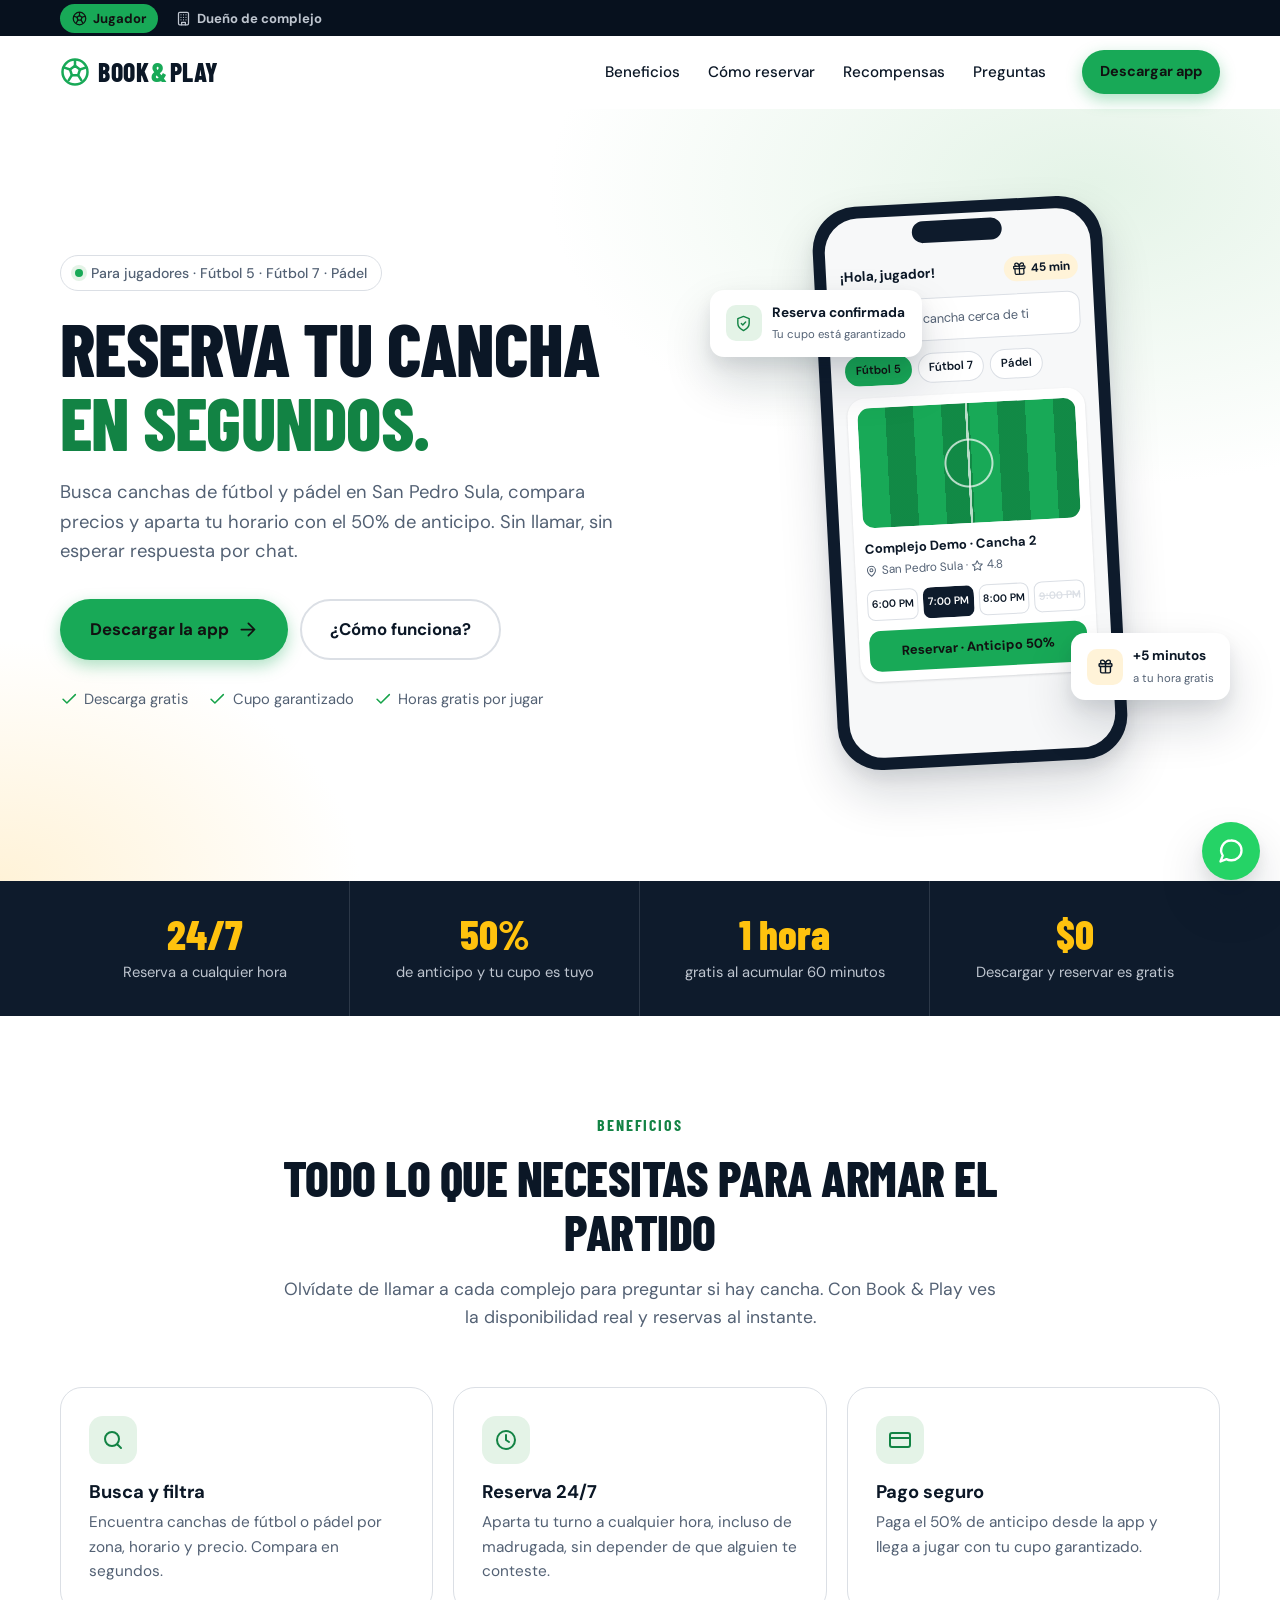
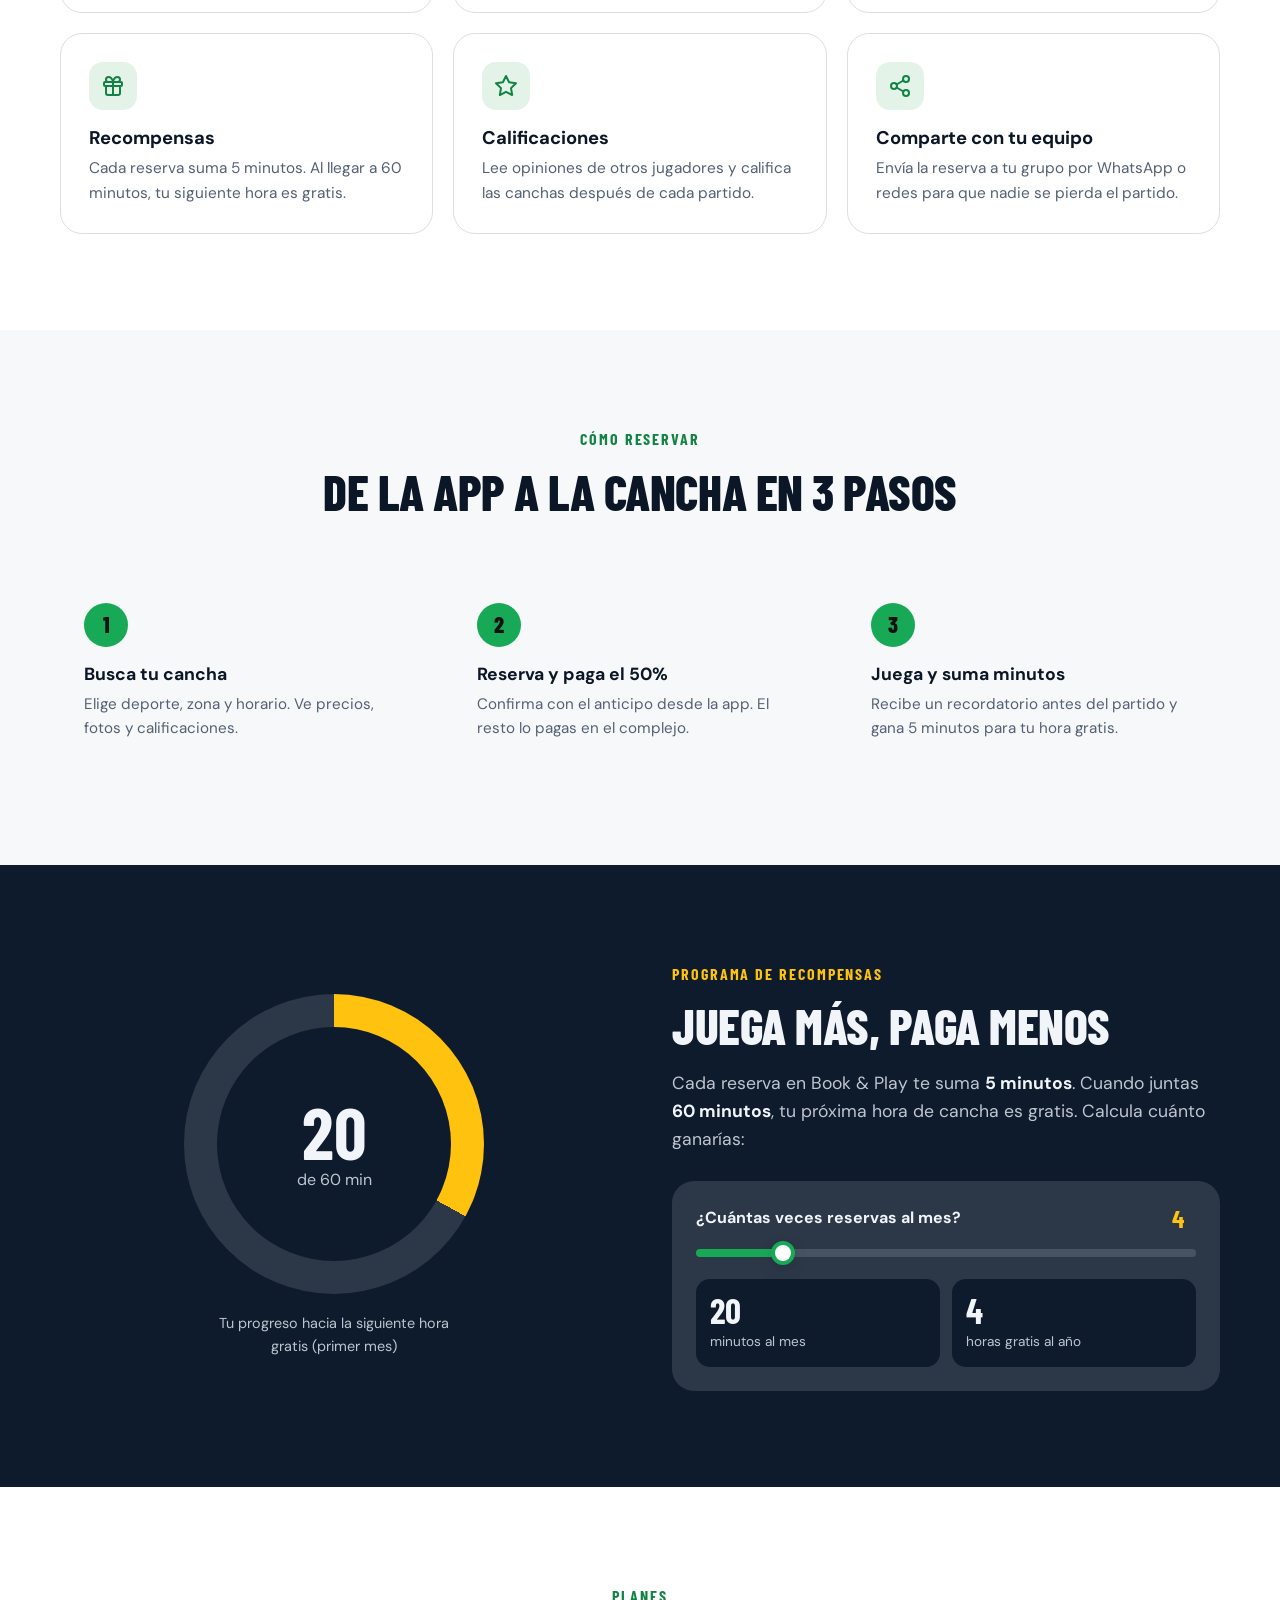
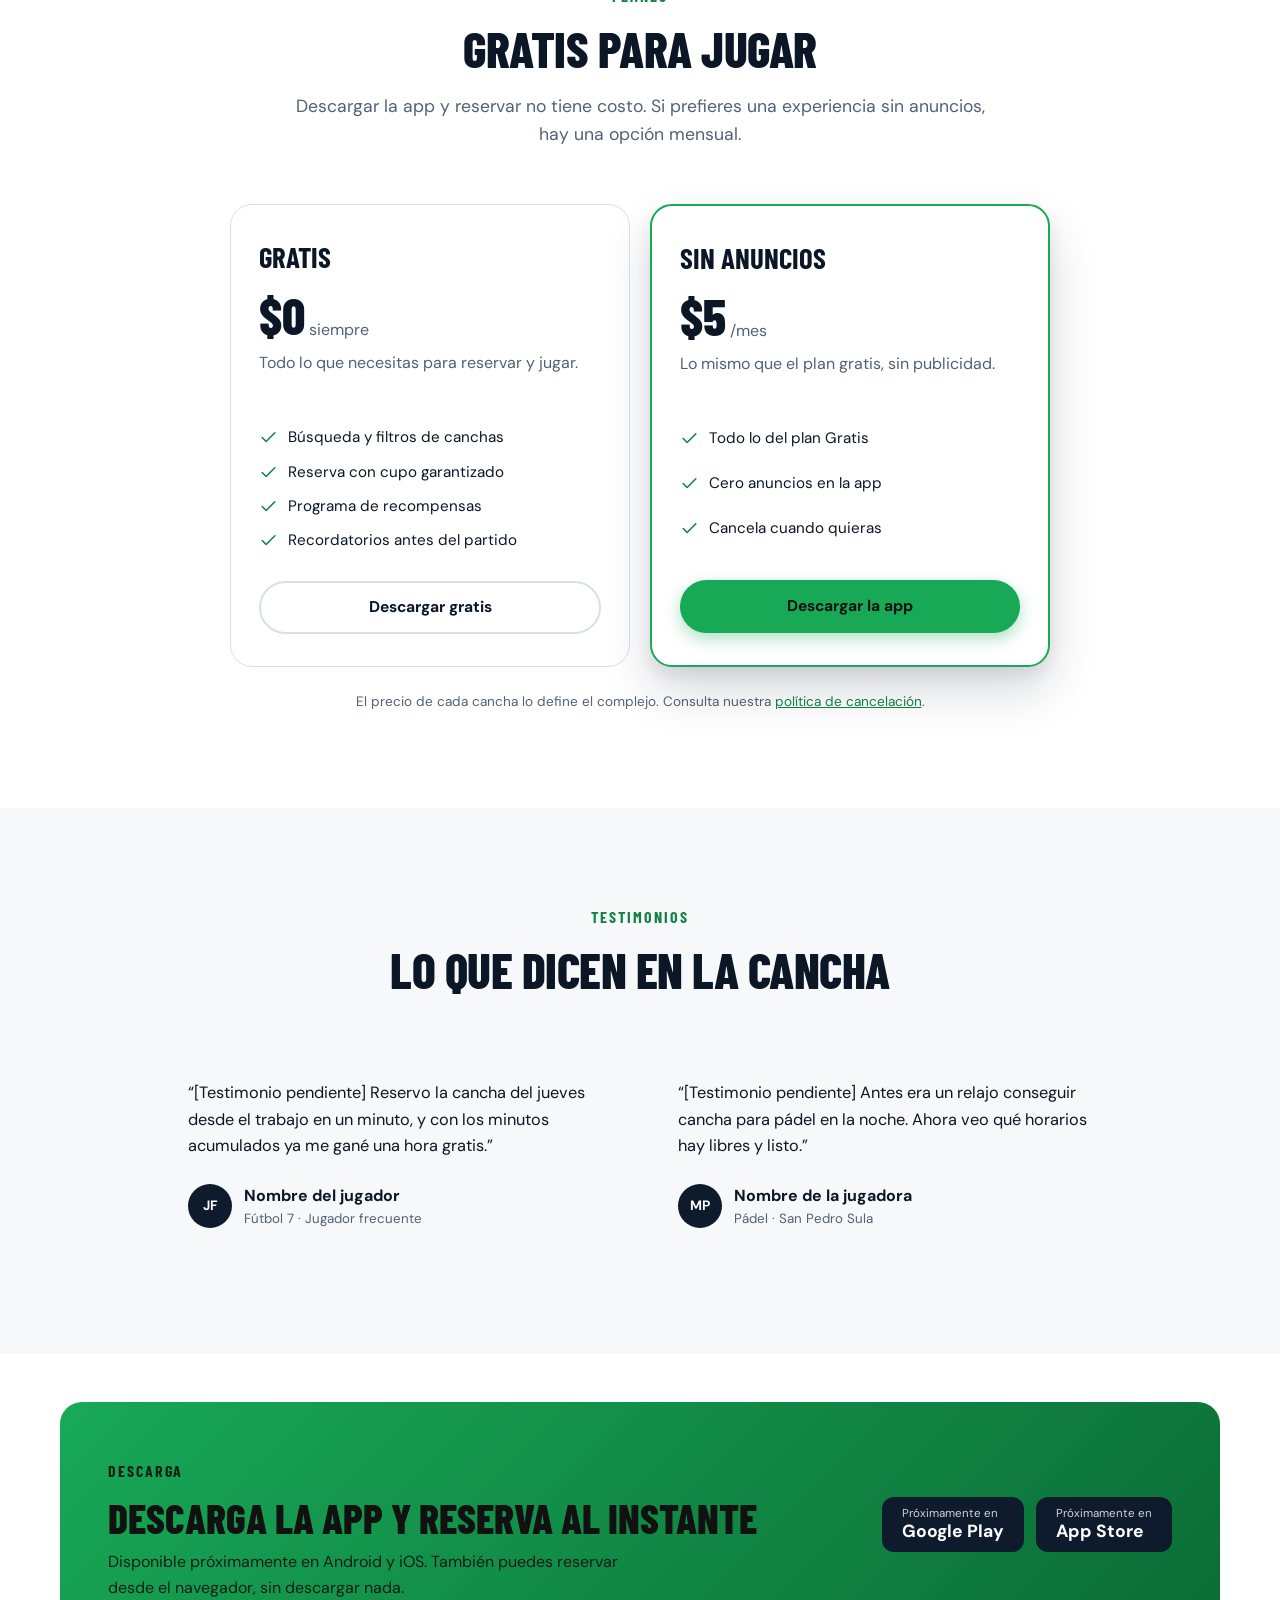
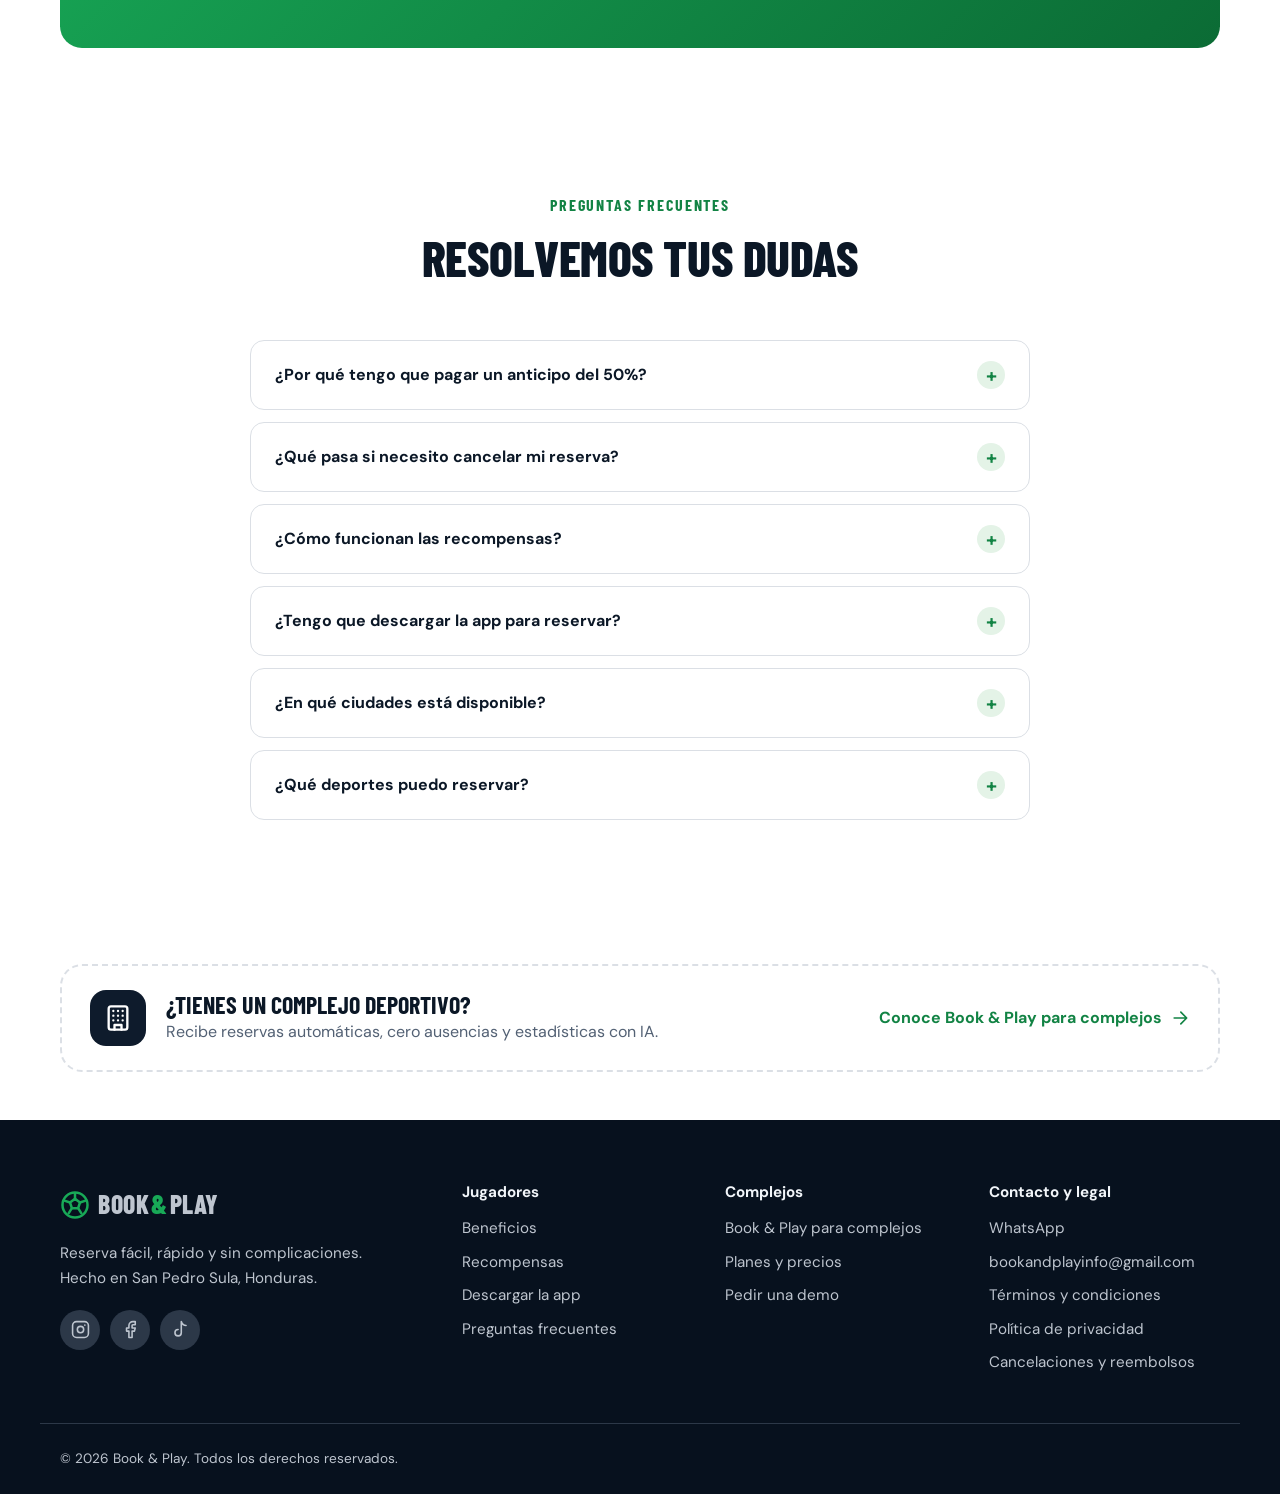
==== commit 5a97bea5: "Quitar la etiqueta "Soy:" del selector de público Co-Authored-By: Claude Opus 5.5 <noreply@anthropic" ====
--- a/index.html
+++ b/index.html
@@ -62,7 +62,6 @@
   <header class="site-header" data-header>
     <nav class="audience-bar" aria-label="Elige tu perfil">
       <div class="container audience-bar__inner">
-        <span class="audience-bar__label">Soy:</span>
         <a class="audience-bar__link" href="index.html" aria-current="page"><svg><use href="#i-ball"/></svg> Jugador</a>
         <a class="audience-bar__link" href="complejos.html"><svg><use href="#i-building"/></svg> Dueño de complejo</a>
       </div>
--- a/css/styles.css
+++ b/css/styles.css
@@ -507,11 +507,10 @@
    SEPARACIÓN POR PÚBLICO (jugadores / complejos)
    ===================================================================== */
 
-/* ---------- Barra selectora "Soy: Jugador | Dueño de complejo" ---------- */
+/* ---------- Barra selectora "Jugador | Dueño de complejo" ---------- */
 .site-header:has(.audience-bar) { --header-h: 108px; }
 .audience-bar { background: var(--secondary-900); }
 .audience-bar__inner { display: flex; align-items: center; gap: 6px; height: 36px; }
-.audience-bar__label { margin-right: 4px; font-size: .8rem; color: var(--color-text-on-dark-muted); }
 .audience-bar__link {
   display: inline-flex; align-items: center; gap: 6px; padding: 4px 12px; border-radius: var(--radius-pill);
   font-size: .82rem; font-weight: 700; text-decoration: none; color: var(--color-text-on-dark-muted);
